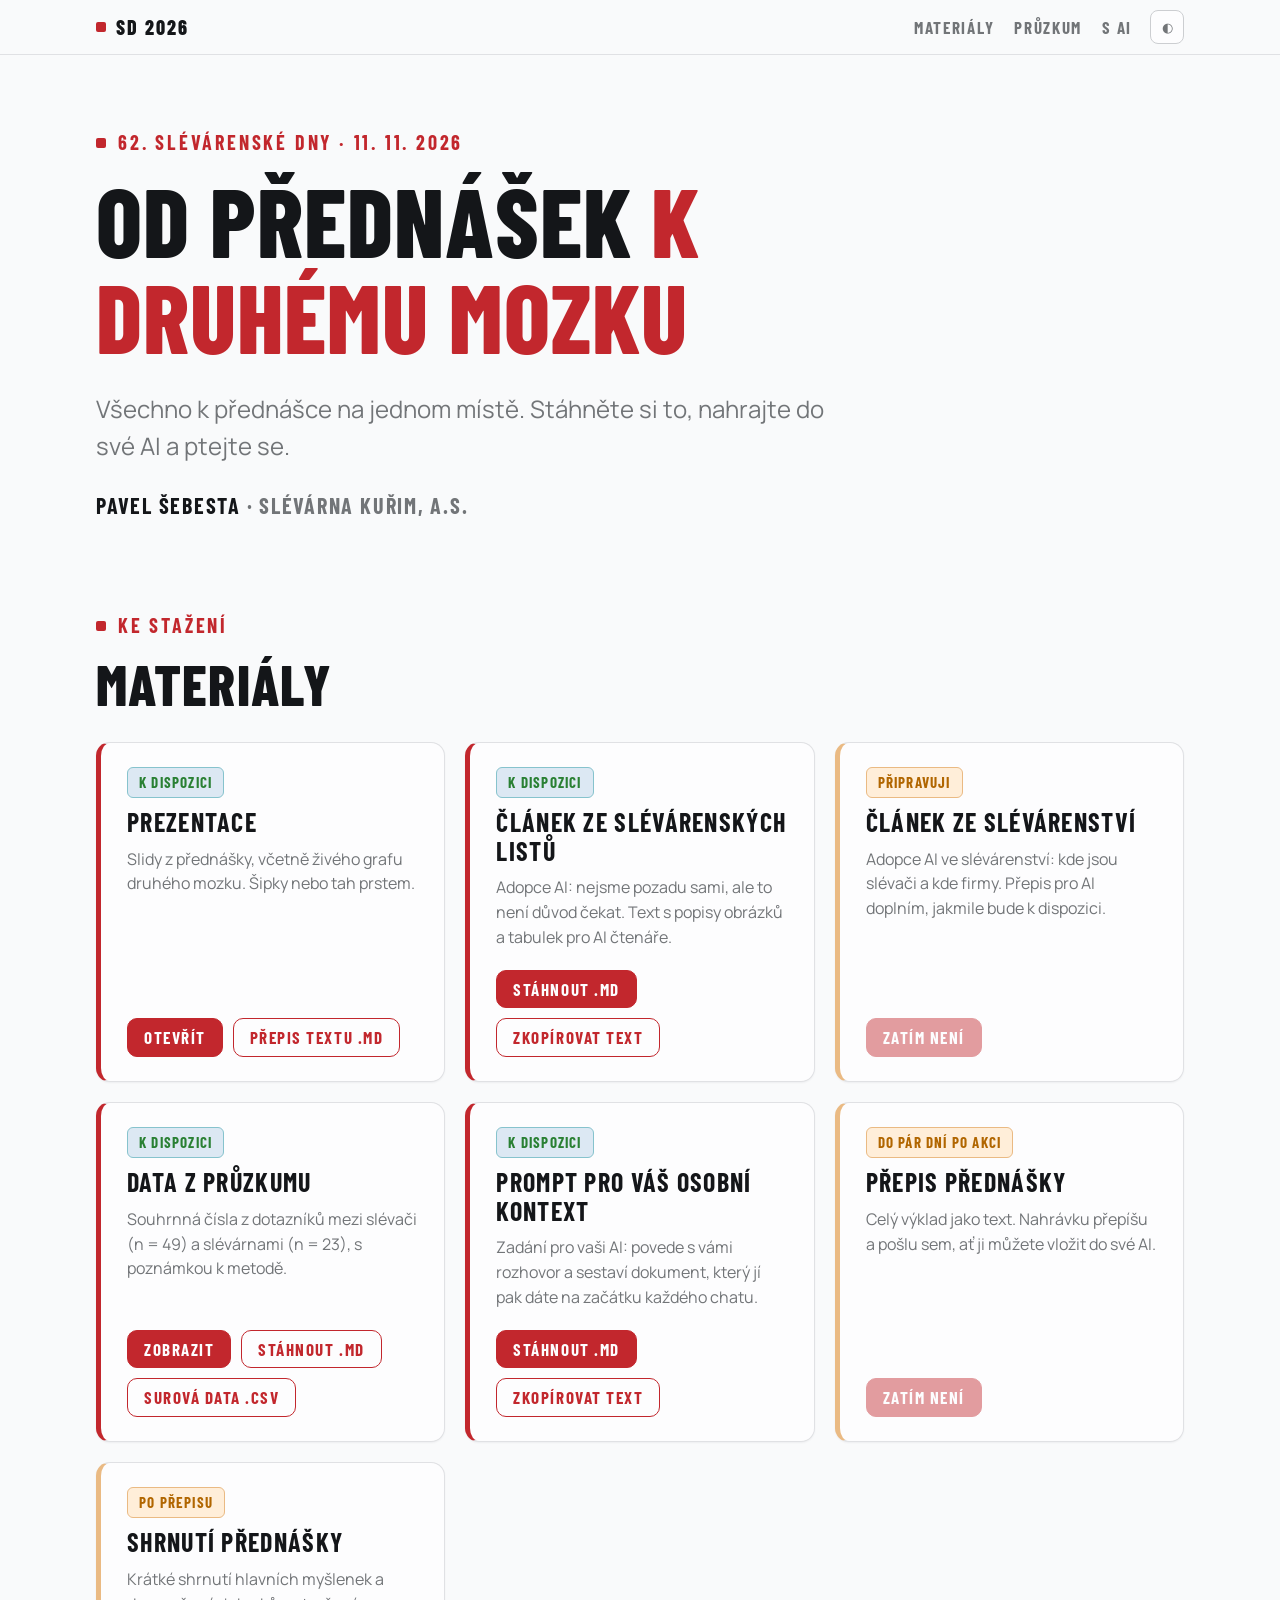
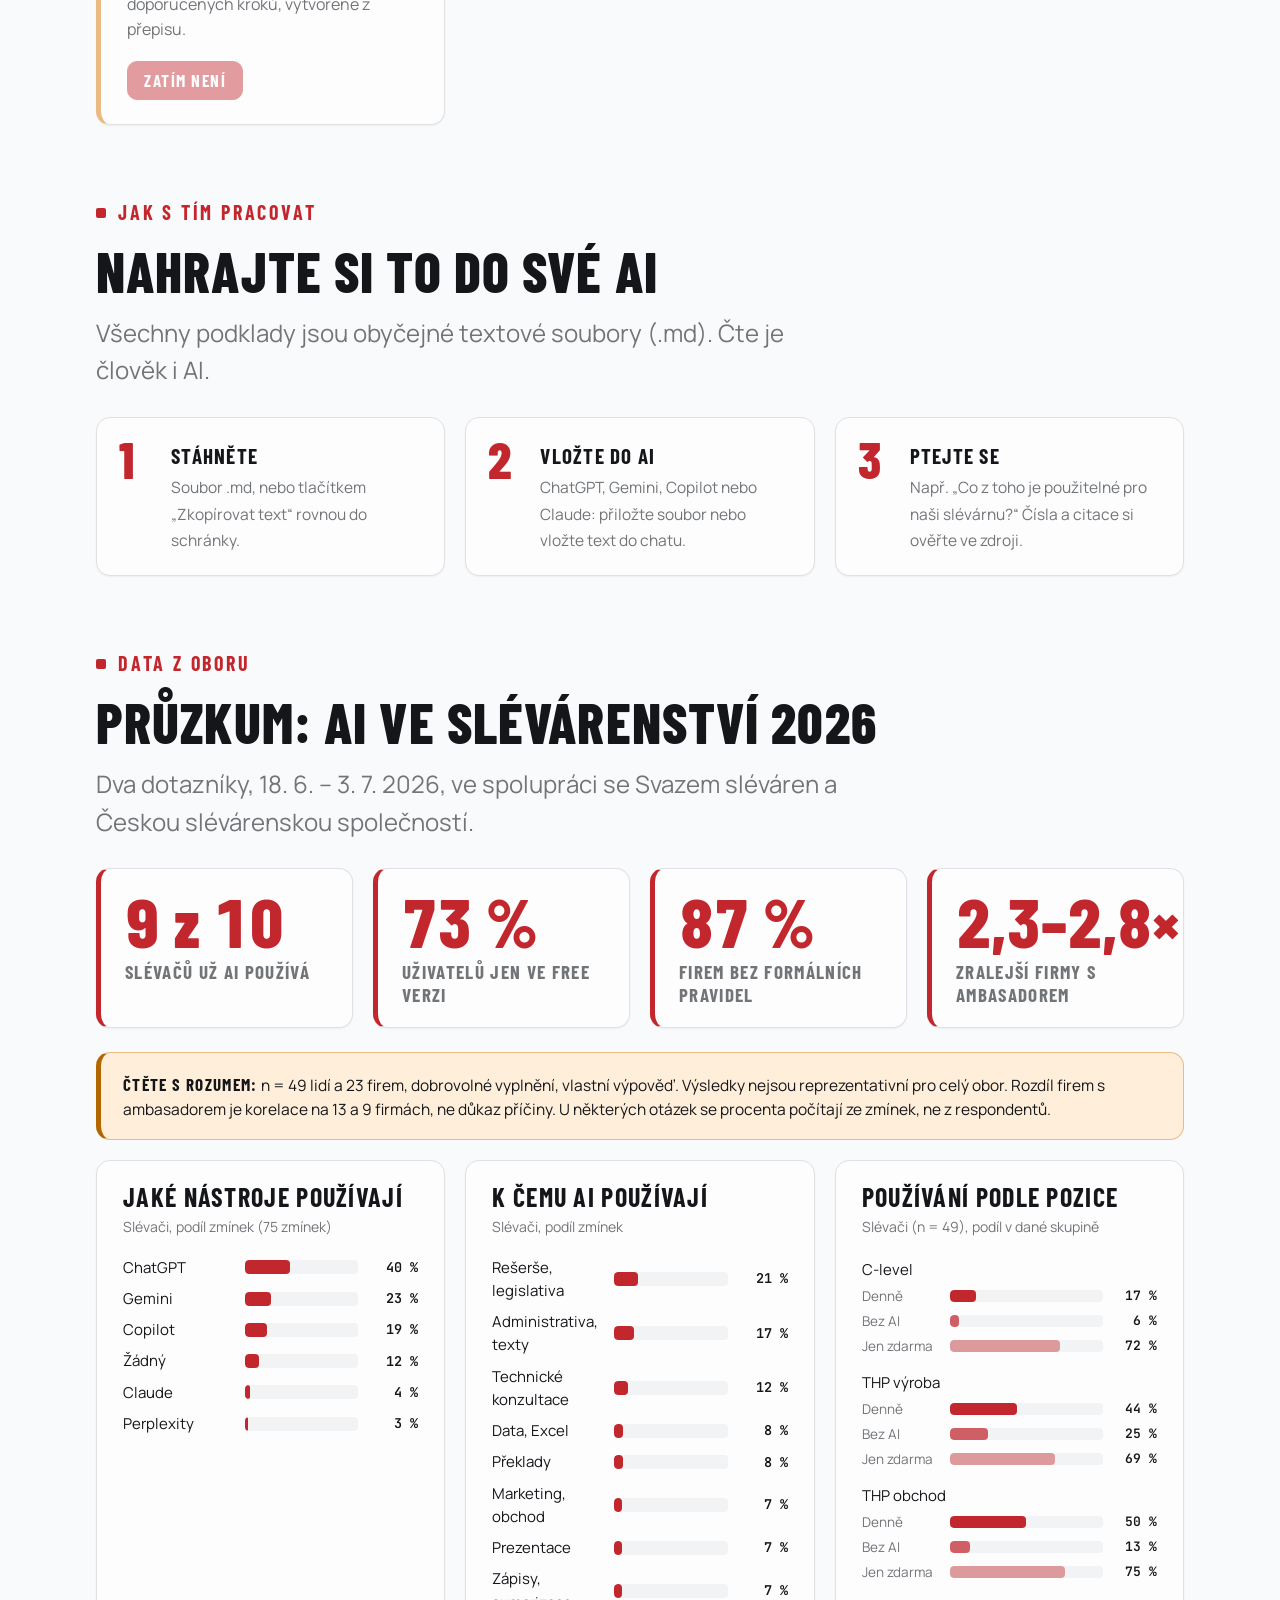
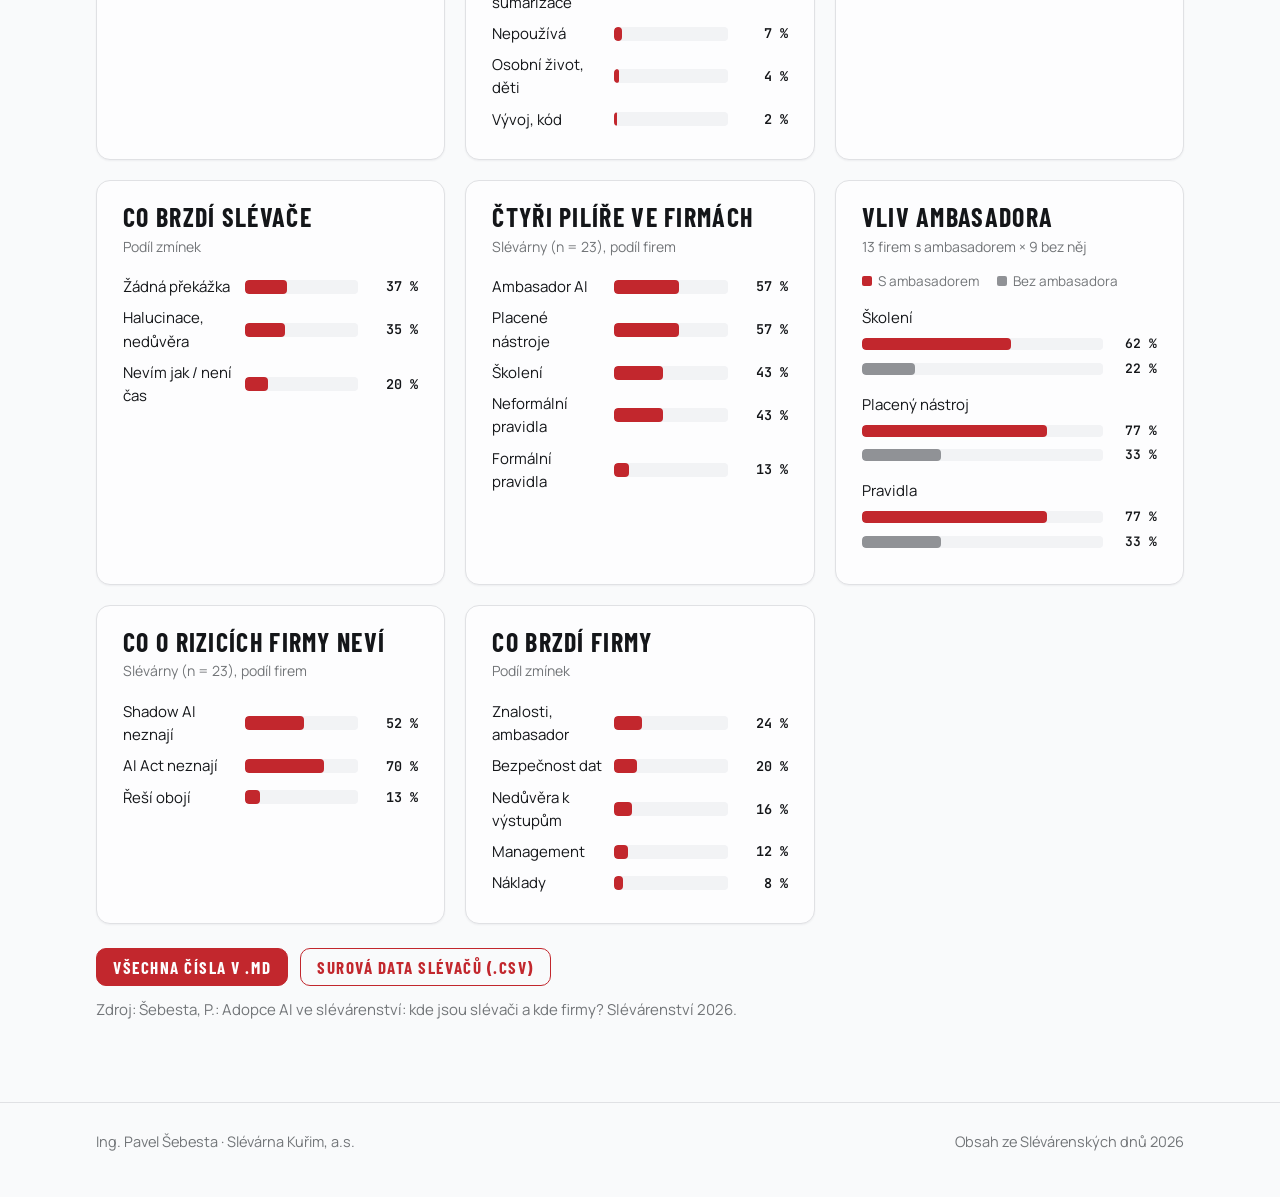
==== index.html @ f05573bb "Surová data slévačů (CSV bez volných textů), zelený štítek K dispozici, patička bez SLK Co-Authored-" ====
<!doctype html>
<html lang="cs">
<head>
<meta charset="utf-8">
<meta name="viewport" content="width=device-width, initial-scale=1">
<title>Slévárenské dny v éře AI – materiály</title>
<meta name="description" content="Podklady k přednášce Od přednášek k druhému mozku (Slévárenské dny 2026): prezentace, články, data z průzkumu, prompt pro vaši AI.">
<link rel="stylesheet" href="fonts/fonts.css">
<style>
/* Design system v3 · Slévárna Kuřim — stejné tokeny jako prezentace */
:root {
  --red: oklch(0.53 0.19 25); --red-h: oklch(0.58 0.20 25); --red-light: oklch(0.96 0.025 25); --red-mid: #f0b0b0;
  --green: oklch(0.53 0.14 145); --amber: oklch(0.58 0.15 70); --amber-light: oklch(0.96 0.035 70); --amber-mid: oklch(0.82 0.09 70);
  --black: oklch(0.20 0.006 260); --gray-700: oklch(0.44 0.007 260); --gray-500: oklch(0.56 0.006 260); --gray-400: oklch(0.66 0.006 260);
  --gray-200: oklch(0.90 0.004 260); --gray-100: oklch(0.965 0.003 260); --gray-50: oklch(0.985 0.002 260); --white: oklch(0.995 0.001 260);
  --border: oklch(0.85 0.005 260); --border-light: oklch(0.91 0.004 260);
  --shadow-sm: 0 1px 2px rgba(20,25,40,.05); --shadow: 0 2px 10px rgba(20,25,40,.07);
  --radius: 14px; --radius-sm: 10px;
  --bg: var(--gray-50); --bg-2: var(--white); --ink: var(--black); --ink-2: var(--gray-500); --line: var(--border-light);
  --accent: var(--red); --steel: var(--gray-700);
  --display: "Barlow Condensed", "Arial Narrow", sans-serif;
  --font: "Manrope", "Segoe UI", system-ui, sans-serif;
  --mono: "JetBrains Mono", Menlo, Consolas, monospace;
  color-scheme: light;
}
:root[data-theme="dark"] {
  --red: oklch(0.68 0.17 25); --red-h: oklch(0.73 0.17 25); --red-light: oklch(0.30 0.06 25); --red-mid: oklch(0.44 0.11 25);
  --green: oklch(0.68 0.13 145); --amber: oklch(0.74 0.13 70); --amber-light: oklch(0.31 0.06 70); --amber-mid: oklch(0.50 0.10 70);
  --black: oklch(0.94 0.003 260); --gray-700: oklch(0.74 0.007 260); --gray-500: oklch(0.62 0.006 260); --gray-400: oklch(0.50 0.006 260);
  --gray-200: oklch(0.40 0.006 260); --gray-100: oklch(0.14 0.006 260); --gray-50: oklch(0.10 0.006 260); --white: oklch(0.26 0.007 260);
  --border: oklch(0.42 0.006 260); --border-light: oklch(0.36 0.006 260);
  --shadow-sm: 0 1px 3px rgba(0,0,0,.5); --shadow: 0 4px 16px rgba(0,0,0,.55);
  color-scheme: dark;
}
* { box-sizing: border-box; margin: 0; padding: 0; }
html { scroll-behavior: smooth; }
body { background: var(--bg); color: var(--ink); font-family: var(--font); font-size: 17px; line-height: 1.55; transition: background-color .25s, color .25s; }
a { color: inherit; }
.wrap { max-width: 1120px; margin: 0 auto; padding: 0 16px; }

/* horní lišta */
.top { position: sticky; top: 0; z-index: 10; background: color-mix(in oklch, var(--bg) 88%, transparent); backdrop-filter: blur(8px); border-bottom: 1px solid var(--line); }
.top .wrap { display: flex; align-items: center; gap: 18px; height: 54px; }
.brand { font-family: var(--display); font-weight: 800; font-size: 20px; letter-spacing: .1em; text-transform: uppercase; text-decoration: none; display: flex; align-items: center; gap: 10px; }
.brand::before { content: ""; width: 10px; height: 10px; border-radius: 2px; background: var(--accent); }
.top nav { margin-left: auto; display: flex; gap: 20px; font-family: var(--display); font-weight: 700; font-size: 17px; letter-spacing: .1em; text-transform: uppercase; }
.top nav a { text-decoration: none; color: var(--ink-2); }
.top nav a:hover { color: var(--accent); }
.tbtn { font-family: var(--mono); font-size: 13px; width: 34px; height: 34px; border-radius: 8px; border: 1px solid var(--border); background: var(--bg-2); color: var(--ink-2); cursor: pointer; }
.tbtn:hover { color: var(--accent); border-color: var(--accent); }
@media (max-width: 640px) { .top nav a:not(:first-child) { display: none; } }

/* typografie jako v prezentaci */
.kicker { font-family: var(--display); font-size: 20px; font-weight: 700; letter-spacing: .14em; text-transform: uppercase; color: var(--accent); margin-bottom: 14px; display: flex; align-items: center; gap: 12px; }
.kicker::before { content: ""; width: 10px; height: 10px; border-radius: 2px; background: var(--accent); }
h1 { font-family: var(--display); font-size: clamp(46px, 9vw, 96px); line-height: 1; font-weight: 800; letter-spacing: .01em; text-transform: uppercase; text-wrap: balance; }
h2 { font-family: var(--display); font-size: clamp(34px, 5.5vw, 56px); line-height: 1.04; font-weight: 800; letter-spacing: .02em; text-transform: uppercase; margin-bottom: 14px; text-wrap: balance; }
h3 { font-family: var(--display); font-weight: 700; font-size: 26px; line-height: 1.1; letter-spacing: .05em; text-transform: uppercase; }
.acc { color: var(--accent); }
.lead { font-size: clamp(18px, 2.4vw, 24px); color: var(--ink-2); max-width: 760px; }
.mono { font-family: var(--mono); font-size: 14px; font-weight: 600; }
.muted { color: var(--ink-2); }

section { padding: 64px 0 8px; }
.hero { padding: 72px 0 24px; }
.hero .lead { margin-top: 26px; }
.who { margin-top: 24px; font-family: var(--display); font-size: 22px; font-weight: 700; letter-spacing: .08em; text-transform: uppercase; }
.who span { color: var(--ink-2); }

/* karty materiálů: levý okraj = stav */
.cards { display: grid; grid-template-columns: repeat(auto-fill, minmax(300px, 1fr)); gap: 20px; margin-top: 28px; }
.card { background: var(--bg-2); border: 1px solid var(--line); border-left: 5px solid var(--accent); border-radius: var(--radius); padding: 24px 26px; box-shadow: var(--shadow-sm); display: flex; flex-direction: column; gap: 10px; }
.card.soon { border-left-color: var(--amber-mid); }
.card p { color: var(--ink-2); font-size: 16px; }
.card .acts { margin-top: auto; padding-top: 10px; display: flex; flex-wrap: wrap; gap: 10px; }
.badge { align-self: flex-start; font-family: var(--display); font-size: 15px; font-weight: 700; letter-spacing: .08em; text-transform: uppercase; padding: 3px 11px; border-radius: 6px; background: var(--amber-light); color: var(--amber); border: 1px solid var(--amber-mid); }
.badge.ok { background: color-mix(in oklch, var(--green) 13%, var(--bg)); color: var(--green); border-color: color-mix(in oklch, var(--green) 45%, var(--bg)); }
.btn { font-family: var(--display); font-weight: 700; font-size: 17px; letter-spacing: .09em; text-transform: uppercase; text-decoration: none; padding: 9px 16px; border-radius: var(--radius-sm); border: 1.5px solid var(--accent); background: var(--accent); color: var(--white); cursor: pointer; line-height: 1.1; }
:root[data-theme="dark"] .btn { color: oklch(0.15 0.01 260); }
.btn:hover { background: var(--red-h); border-color: var(--red-h); }
.btn.ghost { background: transparent; color: var(--accent); }
:root[data-theme="dark"] .btn.ghost { color: var(--accent); }
.btn.ghost:hover { background: var(--red-light); }
.btn[aria-disabled="true"] { opacity: .45; pointer-events: none; }

/* jak to použít */
.how { margin-top: 28px; display: grid; grid-template-columns: repeat(auto-fit, minmax(240px, 1fr)); gap: 20px; counter-reset: s; }
.how div { position: relative; padding: 22px 24px 22px 74px; background: var(--bg-2); border: 1px solid var(--line); border-radius: var(--radius); box-shadow: var(--shadow-sm); counter-increment: s; }
.how div::before { content: counter(s); position: absolute; left: 22px; top: 14px; font-family: var(--display); font-size: 52px; font-weight: 800; color: var(--accent); line-height: 1; }
.how b { font-family: var(--display); font-size: 21px; letter-spacing: .06em; text-transform: uppercase; display: block; margin-bottom: 2px; }
.how span { color: var(--ink-2); font-size: 15.5px; }

/* čísla = KPI karty */
.stats { display: grid; grid-template-columns: repeat(auto-fit, minmax(210px, 1fr)); gap: 20px; margin-top: 28px; }
.stat { background: var(--bg-2); border: 1px solid var(--line); border-left: 5px solid var(--accent); border-radius: var(--radius); padding: 20px 24px; box-shadow: var(--shadow-sm); }
.stat .n { white-space: nowrap; font-family: var(--display); font-size: clamp(48px, 6.2vw, 68px); font-weight: 800; line-height: .95; color: var(--accent); font-variant-numeric: tabular-nums; }
.stat .l { font-family: var(--display); font-size: 19px; font-weight: 700; letter-spacing: .07em; text-transform: uppercase; color: var(--ink-2); margin-top: 8px; line-height: 1.2; }

.method { margin-top: 24px; padding: 18px 22px; border-radius: var(--radius); background: var(--amber-light); border: 1px solid var(--amber-mid); border-left: 5px solid var(--amber); font-size: 15.5px; }
.method b { font-family: var(--display); letter-spacing: .08em; text-transform: uppercase; font-size: 17px; }

.panels { display: grid; grid-template-columns: repeat(auto-fit, minmax(340px, 1fr)); gap: 20px; margin-top: 20px; }
.panel { background: var(--bg-2); border: 1px solid var(--line); border-radius: var(--radius); padding: 22px 26px 24px; box-shadow: var(--shadow-sm); }
.panel h3 { margin-bottom: 4px; }
.panel .sub { font-size: 14px; color: var(--ink-2); margin-bottom: 14px; }
.bar { display: grid; grid-template-columns: minmax(110px, 1.1fr) 2fr 48px; gap: 12px; align-items: center; padding: 4px 0; font-size: 15px; }
.bar .track { height: 14px; background: var(--gray-100); border-radius: 4px; overflow: hidden; }
.bar .fill { height: 100%; width: 0; background: var(--accent); border-radius: 4px; transition: width .9s cubic-bezier(.2,.7,.2,1); }
.bar .fill.alt { background: var(--gray-400); }
.bar .fill.amb { background: var(--amber); }
.bar .v { font-family: var(--mono); font-size: 13.5px; font-weight: 600; text-align: right; }
.legend { display: flex; gap: 18px; font-size: 13.5px; color: var(--ink-2); margin-bottom: 8px; }
.legend i { display: inline-block; width: 10px; height: 10px; border-radius: 2px; margin-right: 6px; }
.pair { padding: 6px 0; font-size: 15px; }
.pair > span { display: block; margin-bottom: 3px; }
.pair .tr { display: grid; grid-template-columns: 1fr 44px; gap: 10px; align-items: center; padding: 2px 0; }
.pair .tr.l { grid-template-columns: 78px 1fr 44px; }
.pair .rl { font-size: 13.5px; color: var(--ink-2); }
.pair .track { height: 12px; background: var(--gray-100); border-radius: 4px; overflow: hidden; }
.pair .fill { height: 100%; width: 0; border-radius: 4px; background: var(--accent); transition: width .9s cubic-bezier(.2,.7,.2,1); }
.pair .fill.alt { background: var(--gray-400); }
.pair .v { font-family: var(--mono); font-size: 13px; font-weight: 600; text-align: right; }
.dl { margin-top: 24px; display: flex; gap: 12px; flex-wrap: wrap; align-items: center; }

footer { margin-top: 72px; padding: 28px 0 44px; border-top: 1px solid var(--line); color: var(--ink-2); font-size: 14.5px; }
footer .wrap { display: flex; gap: 12px 28px; flex-wrap: wrap; justify-content: space-between; }
.toast { position: fixed; left: 50%; bottom: 24px; transform: translate(-50%, 20px); background: var(--chrome, #14161a); color: #fff; font-size: 15px; padding: 10px 18px; border-radius: 10px; opacity: 0; pointer-events: none; transition: .25s; z-index: 20; }
.toast.on { opacity: 1; transform: translate(-50%, 0); }
a:focus-visible, button:focus-visible { outline: 3px solid var(--accent); outline-offset: 2px; }
@media (prefers-reduced-motion: reduce) { * { transition: none !important; scroll-behavior: auto !important; } }
</style>
</head>
<body>
<header class="top"><div class="wrap">
  <a class="brand" href="#">SD 2026</a>
  <nav><a href="#materialy">Materiály</a><a href="#pruzkum">Průzkum</a><a href="#ai">S AI</a></nav>
  <button class="tbtn" id="theme" title="Světlý / tmavý režim" aria-label="Přepnout světlý a tmavý režim">◐</button>
</div></header>

<main class="wrap">
  <section class="hero">
    <div class="kicker">62. Slévárenské dny · 11. 11. 2026</div>
    <h1>Od přednášek <span class="acc">k druhému mozku</span></h1>
    <p class="lead">Všechno k přednášce na jednom místě. Stáhněte si to, nahrajte do své AI a ptejte se.</p>
    <p class="who">Pavel Šebesta <span>· Slévárna Kuřim, a.s.</span></p>
  </section>

  <section id="materialy">
    <div class="kicker">Ke stažení</div>
    <h2>Materiály</h2>
    <div class="cards">
      <article class="card">
        <span class="badge ok">K dispozici</span>
        <h3>Prezentace</h3>
        <p>Slidy z přednášky, včetně živého grafu druhého mozku. Šipky nebo tah prstem.</p>
        <div class="acts">
          <a class="btn" href="prezentace/">Otevřít</a>
          <a class="btn ghost" href="podklady/prezentace-prepis.md" download>Přepis textu .md</a>
        </div>
      </article>
      <article class="card">
        <span class="badge ok">K dispozici</span>
        <h3>Článek ze Slévárenských listů</h3>
        <p>Adopce AI: nejsme pozadu sami, ale to není důvod čekat. Text s popisy obrázků a tabulek pro AI čtenáře.</p>
        <div class="acts">
          <a class="btn" href="podklady/clanek-slevarenske-listy-2026.md" download>Stáhnout .md</a>
          <button class="btn ghost" data-copy="podklady/clanek-slevarenske-listy-2026.md">Zkopírovat text</button>
        </div>
      </article>
      <article class="card soon">
        <span class="badge">Připravuji</span>
        <h3>Článek ze Slévárenství</h3>
        <p>Adopce AI ve slévárenství: kde jsou slévači a kde firmy. Přepis pro AI doplním, jakmile bude k dispozici.</p>
        <div class="acts"><a class="btn" aria-disabled="true">Zatím není</a></div>
      </article>
      <article class="card">
        <span class="badge ok">K dispozici</span>
        <h3>Data z průzkumu</h3>
        <p>Souhrnná čísla z dotazníků mezi slévači (n = 49) a slévárnami (n = 23), s poznámkou k metodě.</p>
        <div class="acts">
          <a class="btn" href="#pruzkum">Zobrazit</a>
          <a class="btn ghost" href="podklady/pruzkum-slevarenstvi-2026.md" download>Stáhnout .md</a>
          <a class="btn ghost" href="podklady/pruzkum-slevaci-2026-data.csv" download>Surová data .csv</a>
        </div>
      </article>
      <article class="card">
        <span class="badge ok">K dispozici</span>
        <h3>Prompt pro váš osobní kontext</h3>
        <p>Zadání pro vaši AI: povede s vámi rozhovor a sestaví dokument, který jí pak dáte na začátku každého chatu.</p>
        <div class="acts">
          <a class="btn" href="podklady/prompt-osobni-ai-kontext.md" download>Stáhnout .md</a>
          <button class="btn ghost" data-copy="podklady/prompt-osobni-ai-kontext.md">Zkopírovat text</button>
        </div>
      </article>
      <article class="card soon">
        <span class="badge">Do pár dní po akci</span>
        <h3>Přepis přednášky</h3>
        <p>Celý výklad jako text. Nahrávku přepíšu a pošlu sem, ať ji můžete vložit do své AI.</p>
        <div class="acts"><a class="btn" aria-disabled="true">Zatím není</a></div>
      </article>
      <article class="card soon">
        <span class="badge">Po přepisu</span>
        <h3>Shrnutí přednášky</h3>
        <p>Krátké shrnutí hlavních myšlenek a doporučených kroků, vytvořené z přepisu.</p>
        <div class="acts"><a class="btn" aria-disabled="true">Zatím není</a></div>
      </article>
    </div>
  </section>

  <section id="ai">
    <div class="kicker">Jak s tím pracovat</div>
    <h2>Nahrajte si to do své AI</h2>
    <p class="lead">Všechny podklady jsou obyčejné textové soubory (.md). Čte je člověk i AI.</p>
    <div class="how">
      <div><b>Stáhněte</b><span>Soubor .md, nebo tlačítkem „Zkopírovat text“ rovnou do schránky.</span></div>
      <div><b>Vložte do AI</b><span>ChatGPT, Gemini, Copilot nebo Claude: přiložte soubor nebo vložte text do chatu.</span></div>
      <div><b>Ptejte se</b><span>Např. „Co z toho je použitelné pro naši slévárnu?“ Čísla a citace si ověřte ve zdroji.</span></div>
    </div>
  </section>

  <section id="pruzkum">
    <div class="kicker">Data z oboru</div>
    <h2>Průzkum: AI ve slévárenství 2026</h2>
    <p class="lead">Dva dotazníky, 18. 6. – 3. 7. 2026, ve spolupráci se Svazem sléváren a Českou slévárenskou společností.</p>
    <div class="stats">
      <div class="stat"><div class="n">9 z 10</div><div class="l">slévačů už AI používá</div></div>
      <div class="stat"><div class="n">73 %</div><div class="l">uživatelů jen ve free verzi</div></div>
      <div class="stat"><div class="n">87 %</div><div class="l">firem bez formálních pravidel</div></div>
      <div class="stat"><div class="n">2,3–2,8×</div><div class="l">zralejší firmy s ambasadorem</div></div>
    </div>
    <div class="method"><b>Čtěte s rozumem:</b> n = 49 lidí a 23 firem, dobrovolné vyplnění, vlastní výpověď. Výsledky nejsou reprezentativní pro celý obor. Rozdíl firem s ambasadorem je korelace na 13 a 9 firmách, ne důkaz příčiny. U některých otázek se procenta počítají ze zmínek, ne z respondentů.</div>

    <div class="panels" id="panels"></div>
    <div class="dl">
      <a class="btn" href="podklady/pruzkum-slevarenstvi-2026.md" download>Všechna čísla v .md</a>
      <a class="btn ghost" href="podklady/pruzkum-slevaci-2026-data.csv" download>Surová data slévačů (.csv)</a>
      <span class="muted" style="font-size:15px">Zdroj: Šebesta, P.: Adopce AI ve slévárenství: kde jsou slévači a kde firmy? Slévárenství 2026.</span>
    </div>
  </section>
</main>

<footer><div class="wrap">
  <span>Ing. Pavel Šebesta · Slévárna Kuřim, a.s.</span>
  <span>Obsah ze Slévárenských dnů 2026</span>
</div></footer>
<div class="toast" id="toast" role="status"></div>

<script>
/* data = čísla z článku Slévárenství 2026, stejná jako podklady/pruzkum-slevarenstvi-2026.md */
const P = [
  { t: 'Jaké nástroje používají', s: 'Slévači, podíl zmínek (75 zmínek)', bars: [['ChatGPT',40],['Gemini',23],['Copilot',19],['Žádný',12],['Claude',4],['Perplexity',3]] },
  { t: 'K čemu AI používají', s: 'Slévači, podíl zmínek', bars: [['Rešerše, legislativa',21],['Administrativa, texty',17],['Technické konzultace',12],['Data, Excel',8],['Překlady',8],['Marketing, obchod',7],['Prezentace',7],['Zápisy, sumarizace',7],['Nepoužívá',7],['Osobní život, děti',4],['Vývoj, kód',2]] },
  { t: 'Používání podle pozice', s: 'Slévači (n = 49), podíl v dané skupině', pairs: [['C-level',[['Denně',17],['Bez AI',6],['Jen zdarma',72]]],['THP výroba',[['Denně',44],['Bez AI',25],['Jen zdarma',69]]],['THP obchod',[['Denně',50],['Bez AI',13],['Jen zdarma',75]]]] },
  { t: 'Co brzdí slévače', s: 'Podíl zmínek', bars: [['Žádná překážka',37],['Halucinace, nedůvěra',35],['Nevím jak / není čas',20]] },
  { t: 'Čtyři pilíře ve firmách', s: 'Slévárny (n = 23), podíl firem', bars: [['Ambasador AI',57],['Placené nástroje',57],['Školení',43],['Neformální pravidla',43],['Formální pravidla',13]] },
  { t: 'Vliv ambasadora', s: '13 firem s ambasadorem × 9 bez něj', legend: true, pairs: [['Školení',[['S ambasadorem',62],['Bez ambasadora',22]]],['Placený nástroj',[['S ambasadorem',77],['Bez ambasadora',33]]],['Pravidla',[['S ambasadorem',77],['Bez ambasadora',33]]]] },
  { t: 'Co o rizicích firmy neví', s: 'Slévárny (n = 23), podíl firem', bars: [['Shadow AI neznají',52],['AI Act neznají',70],['Řeší obojí',13]] },
  { t: 'Co brzdí firmy', s: 'Podíl zmínek', bars: [['Znalosti, ambasador',24],['Bezpečnost dat',20],['Nedůvěra k výstupům',16],['Management',12],['Náklady',8]] }
];
const el = document.getElementById('panels');
el.innerHTML = P.map(p => {
  let body = '';
  if (p.bars) body = p.bars.map(([l, v], i) => `<div class="bar"><span>${l}</span><div class="track"><div class="fill" data-w="${v}"></div></div><span class="v">${v} %</span></div>`).join('');
  if (p.pairs) body = (p.legend ? '<div class="legend"><span><i style="background:var(--accent)"></i>S ambasadorem</span><span><i style="background:var(--gray-400)"></i>Bez ambasadora</span></div>' : '') +
    p.pairs.map(([l, rows]) => `<div class="pair"><span>${l}</span>` + rows.map(([n, v], i) => `<div class="tr${p.legend ? "" : " l"}" title="${n}">${p.legend ? "" : `<span class="rl">${n}</span>`}<div class="track"><div class="fill${p.legend ? (i ? ' alt' : '') : ''}" style="${!p.legend ? 'opacity:' + (1 - i * .28) : ''}" data-w="${v}"></div></div><span class="v">${v} %</span></div>`).join('') + '</div>').join('');
  
  return `<div class="panel"><h3>${p.t}</h3><div class="sub">${p.s}</div>${body}</div>`;
}).join('');
const io = new IntersectionObserver(es => es.forEach(e => { if (e.isIntersecting) { e.target.querySelectorAll('[data-w]').forEach(f => f.style.width = f.dataset.w + '%'); io.unobserve(e.target); } }), { threshold: .15 });
el.querySelectorAll('.panel').forEach(p => io.observe(p));
if (!('IntersectionObserver' in window)) el.querySelectorAll('[data-w]').forEach(f => f.style.width = f.dataset.w + '%');

/* kopírování textu do schránky */
const toast = document.getElementById('toast');
function say(m) { toast.textContent = m; toast.classList.add('on'); setTimeout(() => toast.classList.remove('on'), 2200); }
document.querySelectorAll('[data-copy]').forEach(b => b.addEventListener('click', async () => {
  try { const t = await (await fetch(b.dataset.copy)).text(); await navigator.clipboard.writeText(t); say('Text zkopírován. Vložte ho do své AI.'); }
  catch (e) { say('Kopírování nejde, použijte „Stáhnout“.'); }
}));

/* světlý / tmavý režim */
const root = document.documentElement;
try { const s = localStorage.getItem('sd-theme'); if (s) root.dataset.theme = s; } catch (e) {}
document.getElementById('theme').addEventListener('click', () => {
  const next = root.dataset.theme === 'dark' ? 'light' : 'dark';
  root.dataset.theme = next; try { localStorage.setItem('sd-theme', next); } catch (e) {}
});
</script>
</body>
</html>
---- fonts/fonts.css ----
/* Fonty z design systému SLK v3 — lokálně kvůli offline prezentaci (Google Fonts, OFL) */
@font-face{font-family:'Barlow Condensed';font-style:normal;font-weight:600;font-display:swap;src:url(BarlowCondensed-600-latin-ext.woff2) format('woff2');unicode-range:U+0100-02BA, U+02BD-02C5, U+02C7-02CC, U+02CE-02D7, U+02DD-02FF, U+0304, U+0308, U+0329, U+1D00-1DBF, U+1E00-1E9F, U+1EF2-1EFF, U+2020, U+20A0-20AB, U+20AD-20C0, U+2113, U+2C60-2C7F, U+A720-A7FF}
@font-face{font-family:'Barlow Condensed';font-style:normal;font-weight:600;font-display:swap;src:url(BarlowCondensed-600-latin.woff2) format('woff2');unicode-range:U+0000-00FF, U+0131, U+0152-0153, U+02BB-02BC, U+02C6, U+02DA, U+02DC, U+0304, U+0308, U+0329, U+2000-206F, U+20AC, U+2122, U+2191, U+2193, U+2212, U+2215, U+FEFF, U+FFFD}
@font-face{font-family:'Barlow Condensed';font-style:normal;font-weight:700;font-display:swap;src:url(BarlowCondensed-700-latin-ext.woff2) format('woff2');unicode-range:U+0100-02BA, U+02BD-02C5, U+02C7-02CC, U+02CE-02D7, U+02DD-02FF, U+0304, U+0308, U+0329, U+1D00-1DBF, U+1E00-1E9F, U+1EF2-1EFF, U+2020, U+20A0-20AB, U+20AD-20C0, U+2113, U+2C60-2C7F, U+A720-A7FF}
@font-face{font-family:'Barlow Condensed';font-style:normal;font-weight:700;font-display:swap;src:url(BarlowCondensed-700-latin.woff2) format('woff2');unicode-range:U+0000-00FF, U+0131, U+0152-0153, U+02BB-02BC, U+02C6, U+02DA, U+02DC, U+0304, U+0308, U+0329, U+2000-206F, U+20AC, U+2122, U+2191, U+2193, U+2212, U+2215, U+FEFF, U+FFFD}
@font-face{font-family:'Barlow Condensed';font-style:normal;font-weight:800;font-display:swap;src:url(BarlowCondensed-800-latin-ext.woff2) format('woff2');unicode-range:U+0100-02BA, U+02BD-02C5, U+02C7-02CC, U+02CE-02D7, U+02DD-02FF, U+0304, U+0308, U+0329, U+1D00-1DBF, U+1E00-1E9F, U+1EF2-1EFF, U+2020, U+20A0-20AB, U+20AD-20C0, U+2113, U+2C60-2C7F, U+A720-A7FF}
@font-face{font-family:'Barlow Condensed';font-style:normal;font-weight:800;font-display:swap;src:url(BarlowCondensed-800-latin.woff2) format('woff2');unicode-range:U+0000-00FF, U+0131, U+0152-0153, U+02BB-02BC, U+02C6, U+02DA, U+02DC, U+0304, U+0308, U+0329, U+2000-206F, U+20AC, U+2122, U+2191, U+2193, U+2212, U+2215, U+FEFF, U+FFFD}
@font-face{font-family:'JetBrains Mono';font-style:normal;font-weight:600;font-display:swap;src:url(JetBrainsMono-600-latin-ext.woff2) format('woff2');unicode-range:U+0100-02BA, U+02BD-02C5, U+02C7-02CC, U+02CE-02D7, U+02DD-02FF, U+0304, U+0308, U+0329, U+1D00-1DBF, U+1E00-1E9F, U+1EF2-1EFF, U+2020, U+20A0-20AB, U+20AD-20C0, U+2113, U+2C60-2C7F, U+A720-A7FF}
@font-face{font-family:'JetBrains Mono';font-style:normal;font-weight:600;font-display:swap;src:url(JetBrainsMono-600-latin.woff2) format('woff2');unicode-range:U+0000-00FF, U+0131, U+0152-0153, U+02BB-02BC, U+02C6, U+02DA, U+02DC, U+0304, U+0308, U+0329, U+2000-206F, U+20AC, U+2122, U+2191, U+2193, U+2212, U+2215, U+FEFF, U+FFFD}
@font-face{font-family:'Manrope';font-style:normal;font-weight:300 800;font-display:swap;src:url(Manrope-300-800-latin-ext.woff2) format('woff2');unicode-range:U+0100-02BA, U+02BD-02C5, U+02C7-02CC, U+02CE-02D7, U+02DD-02FF, U+0304, U+0308, U+0329, U+1D00-1DBF, U+1E00-1E9F, U+1EF2-1EFF, U+2020, U+20A0-20AB, U+20AD-20C0, U+2113, U+2C60-2C7F, U+A720-A7FF}
@font-face{font-family:'Manrope';font-style:normal;font-weight:300 800;font-display:swap;src:url(Manrope-300-800-latin.woff2) format('woff2');unicode-range:U+0000-00FF, U+0131, U+0152-0153, U+02BB-02BC, U+02C6, U+02DA, U+02DC, U+0304, U+0308, U+0329, U+2000-206F, U+20AC, U+2122, U+2191, U+2193, U+2212, U+2215, U+FEFF, U+FFFD}
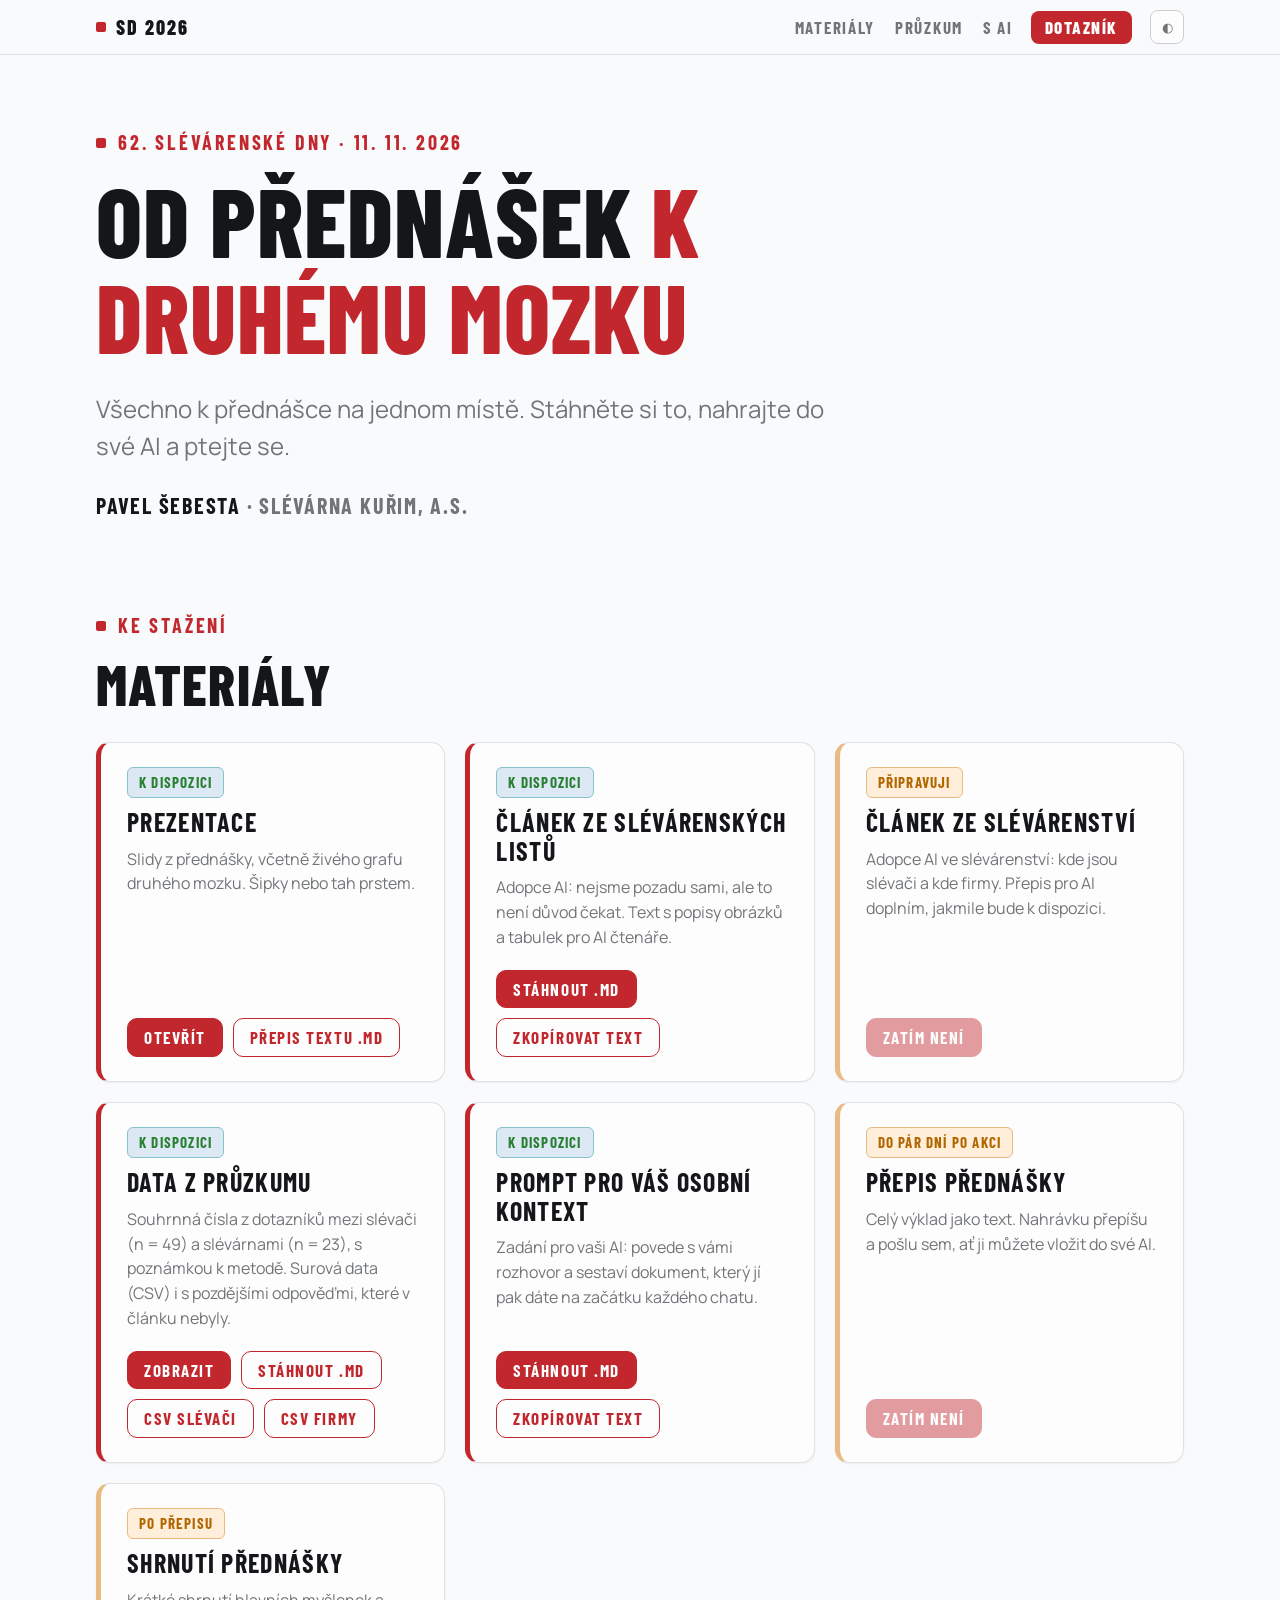
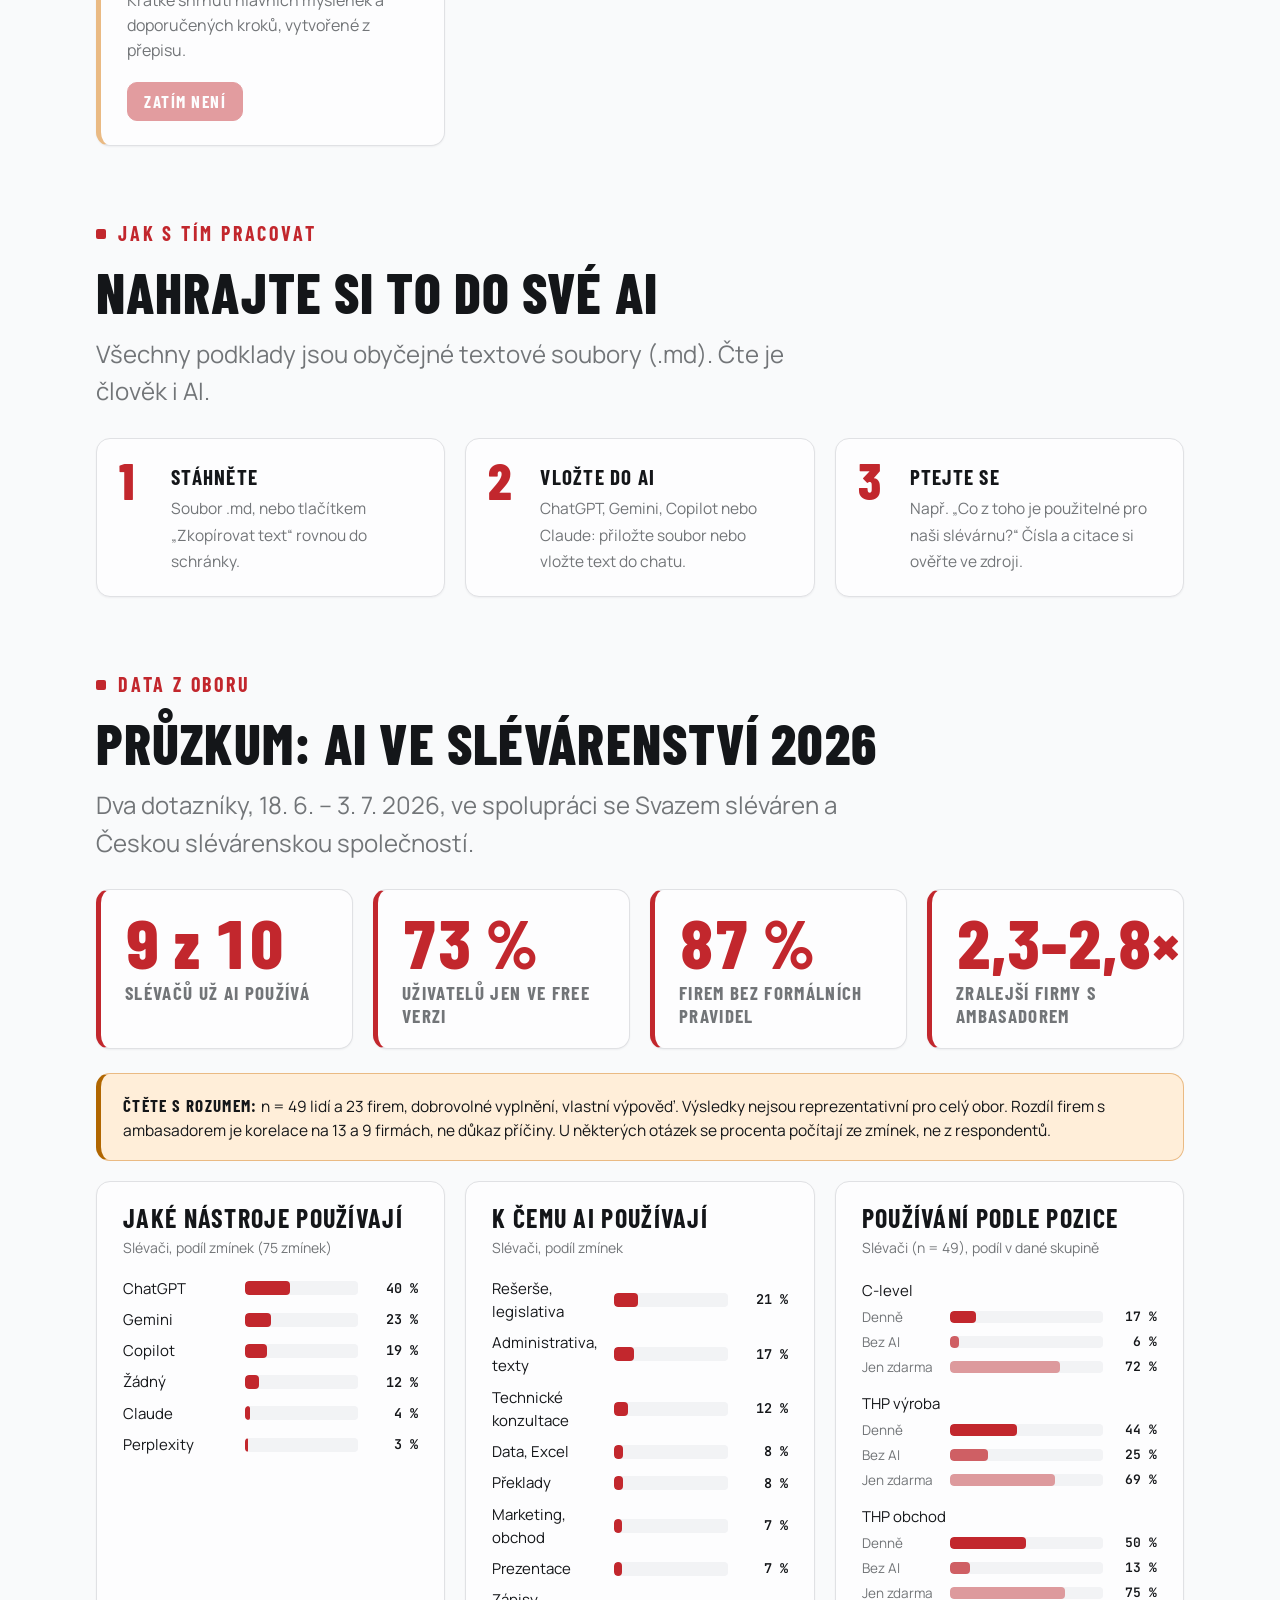
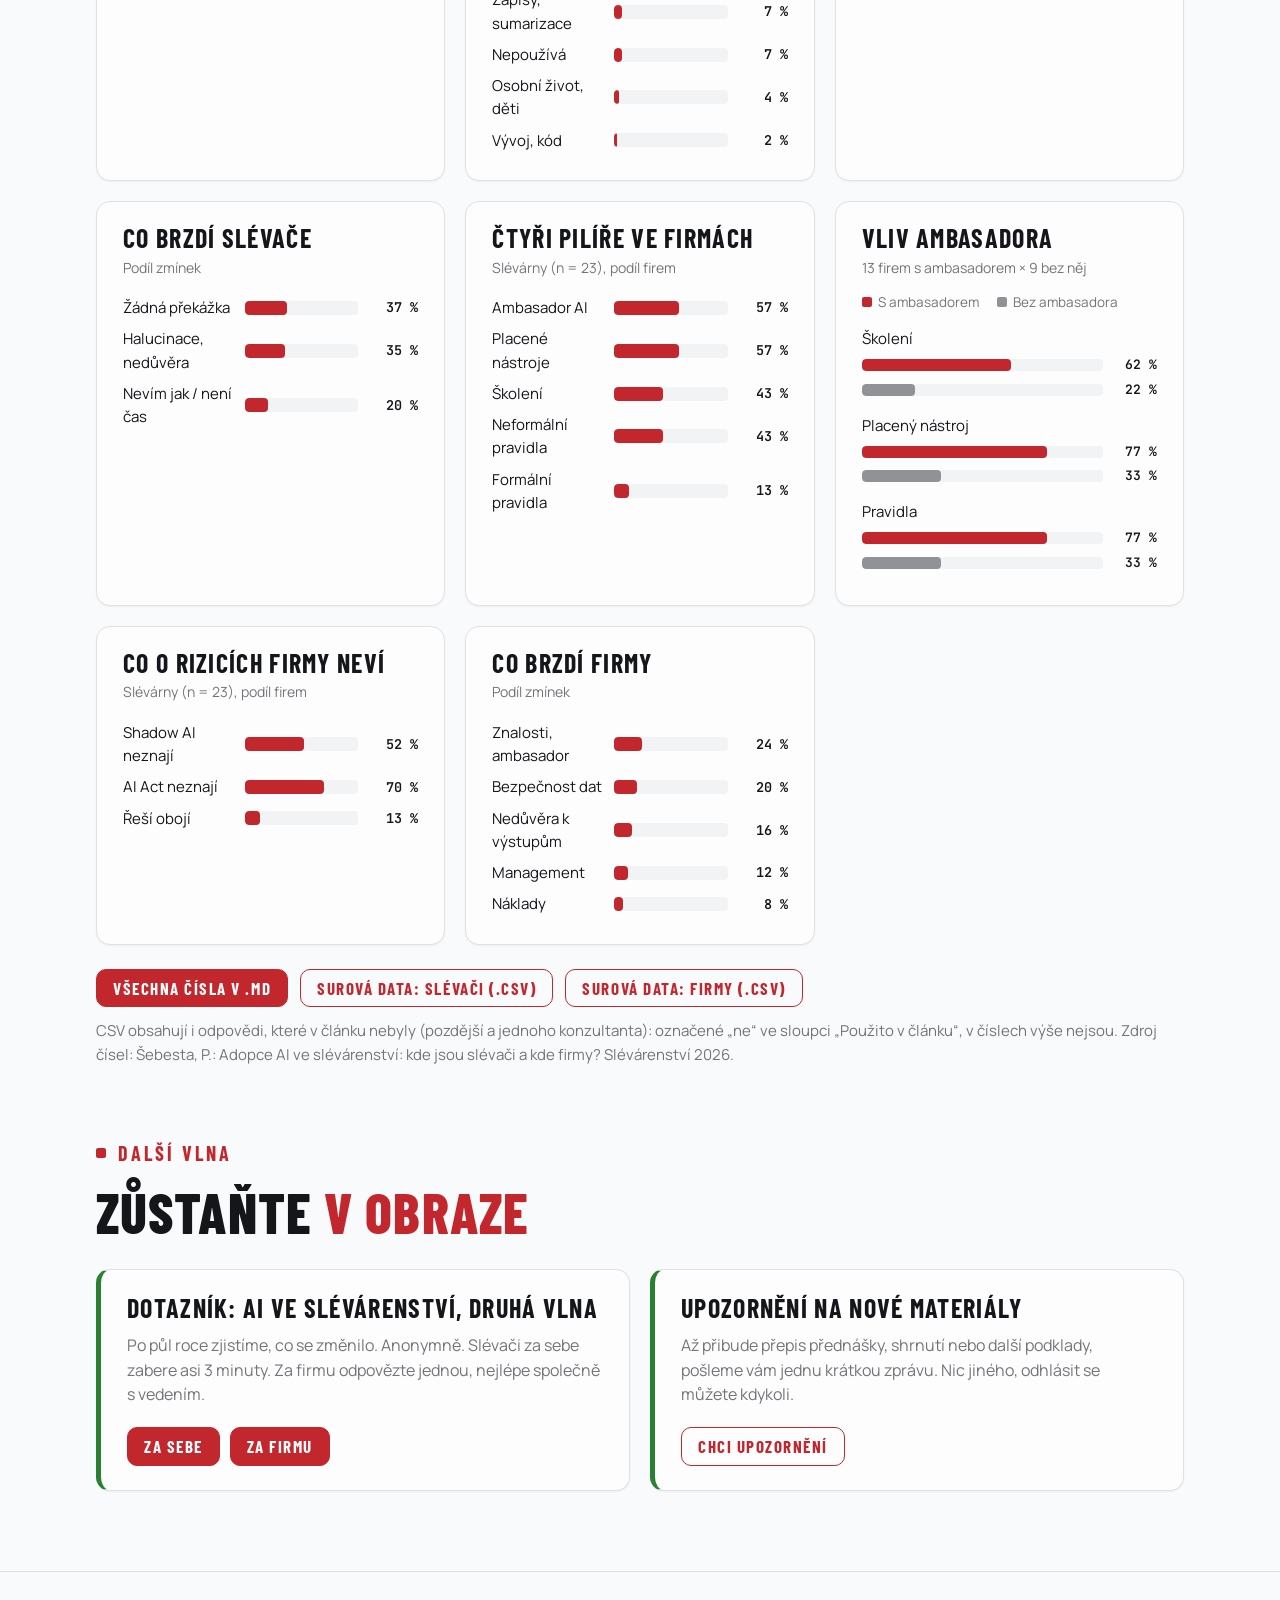
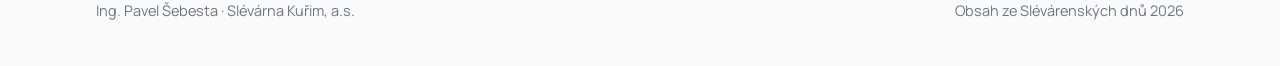
==== commit 5fb76689: "Druhá vlna dotazníku (Tally), upozornění na materiály, CSV slévači i firmy, tlačítko Dotazník v lišt" ====
--- a/index.html
+++ b/index.html
@@ -127,6 +127,15 @@
 .toast { position: fixed; left: 50%; bottom: 24px; transform: translate(-50%, 20px); background: var(--chrome, #14161a); color: #fff; font-size: 15px; padding: 10px 18px; border-radius: 10px; opacity: 0; pointer-events: none; transition: .25s; z-index: 20; }
 .toast.on { opacity: 1; transform: translate(-50%, 0); }
 a:focus-visible, button:focus-visible { outline: 3px solid var(--accent); outline-offset: 2px; }
+/* tlačítko Dotazník v liště: pomalý záblesk každých 7 s */
+.survey { position: relative; overflow: hidden; font-family: var(--display); font-weight: 800; font-size: 17px; letter-spacing: .09em; text-transform: uppercase; text-decoration: none; white-space: nowrap; padding: 8px 14px; border-radius: 8px; background: var(--accent); color: var(--white); line-height: 1; }
+:root[data-theme="dark"] .survey { color: oklch(0.15 0.01 260); }
+.survey:hover { background: var(--red-h); }
+.survey::after { content: ""; position: absolute; top: 0; bottom: 0; left: -60%; width: 40%; background: linear-gradient(100deg, transparent, rgba(255,255,255,.65), transparent); transform: skewX(-20deg); animation: shine 7s ease-in-out 2s infinite; }
+@keyframes shine { 0%, 80% { left: -60%; } 100% { left: 130%; } }
+@media (prefers-reduced-motion: reduce) { .survey::after { animation: none; } }
+.join { display: grid; grid-template-columns: repeat(auto-fit, minmax(300px, 1fr)); gap: 20px; margin-top: 28px; }
+.join .card { border-left-color: var(--green); }
 @media (prefers-reduced-motion: reduce) { * { transition: none !important; scroll-behavior: auto !important; } }
 </style>
 </head>
@@ -134,6 +143,7 @@
 <header class="top"><div class="wrap">
   <a class="brand" href="#">SD 2026</a>
   <nav><a href="#materialy">Materiály</a><a href="#pruzkum">Průzkum</a><a href="#ai">S AI</a></nav>
+  <a class="survey" href="#zustante">Dotazník</a>
   <button class="tbtn" id="theme" title="Světlý / tmavý režim" aria-label="Přepnout světlý a tmavý režim">◐</button>
 </div></header>
 
@@ -176,11 +186,12 @@
       <article class="card">
         <span class="badge ok">K dispozici</span>
         <h3>Data z průzkumu</h3>
-        <p>Souhrnná čísla z dotazníků mezi slévači (n = 49) a slévárnami (n = 23), s poznámkou k metodě.</p>
+        <p>Souhrnná čísla z dotazníků mezi slévači (n = 49) a slévárnami (n = 23), s poznámkou k metodě. Surová data (CSV) i s pozdějšími odpověďmi, které v článku nebyly.</p>
         <div class="acts">
           <a class="btn" href="#pruzkum">Zobrazit</a>
           <a class="btn ghost" href="podklady/pruzkum-slevarenstvi-2026.md" download>Stáhnout .md</a>
-          <a class="btn ghost" href="podklady/pruzkum-slevaci-2026-data.csv" download>Surová data .csv</a>
+          <a class="btn ghost" href="podklady/pruzkum-slevaci-2026-data.csv" download>CSV slévači</a>
+          <a class="btn ghost" href="podklady/pruzkum-firmy-2026-data.csv" download>CSV firmy</a>
         </div>
       </article>
       <article class="card">
@@ -233,8 +244,26 @@
     <div class="panels" id="panels"></div>
     <div class="dl">
       <a class="btn" href="podklady/pruzkum-slevarenstvi-2026.md" download>Všechna čísla v .md</a>
-      <a class="btn ghost" href="podklady/pruzkum-slevaci-2026-data.csv" download>Surová data slévačů (.csv)</a>
-      <span class="muted" style="font-size:15px">Zdroj: Šebesta, P.: Adopce AI ve slévárenství: kde jsou slévači a kde firmy? Slévárenství 2026.</span>
+      <a class="btn ghost" href="podklady/pruzkum-slevaci-2026-data.csv" download>Surová data: slévači (.csv)</a>
+      <a class="btn ghost" href="podklady/pruzkum-firmy-2026-data.csv" download>Surová data: firmy (.csv)</a>
+      <span class="muted" style="font-size:15px">CSV obsahují i odpovědi, které v článku nebyly (pozdější a jednoho konzultanta): označené „ne“ ve sloupci „Použito v článku“, v číslech výše nejsou. Zdroj čísel: Šebesta, P.: Adopce AI ve slévárenství: kde jsou slévači a kde firmy? Slévárenství 2026.</span>
+    </div>
+  </section>
+
+  <section id="zustante">
+    <div class="kicker">Další vlna</div>
+    <h2>Zůstaňte <span class="acc">v obraze</span></h2>
+    <div class="join">
+      <article class="card">
+        <h3>Dotazník: AI ve slévárenství, druhá vlna</h3>
+        <p>Po půl roce zjistíme, co se změnilo. Anonymně. Slévači za sebe zabere asi 3 minuty. Za firmu odpovězte jednou, nejlépe společně s vedením.</p>
+        <div class="acts"><a class="btn" href="https://tally.so/r/6De9XO" target="_blank" rel="noopener">Za sebe</a><a class="btn" href="https://tally.so/r/BEKgPA" target="_blank" rel="noopener">Za firmu</a></div>
+      </article>
+      <article class="card">
+        <h3>Upozornění na nové materiály</h3>
+        <p>Až přibude přepis přednášky, shrnutí nebo další podklady, pošleme vám jednu krátkou zprávu. Nic jiného, odhlásit se můžete kdykoli.</p>
+        <div class="acts"><a class="btn ghost" href="https://tally.so/r/vXrbr4" target="_blank" rel="noopener">Chci upozornění</a></div>
+      </article>
     </div>
   </section>
 </main>
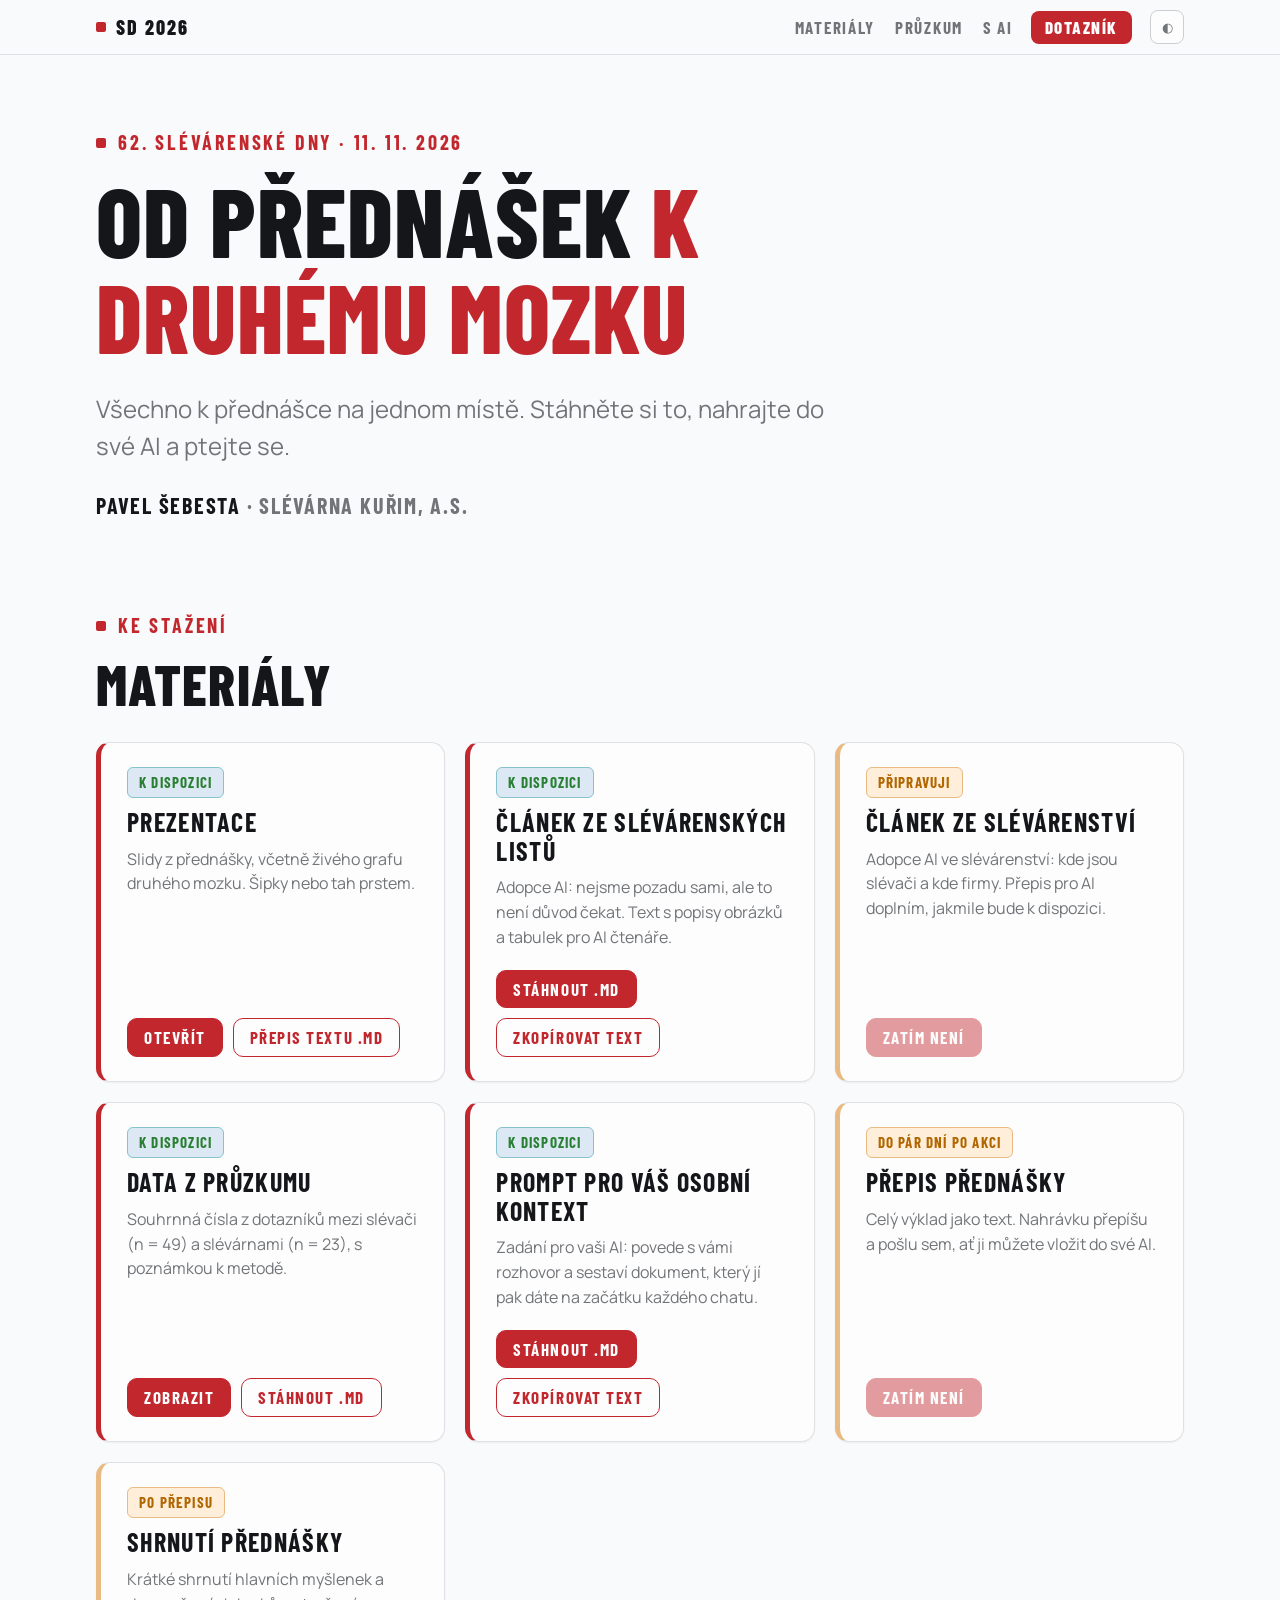
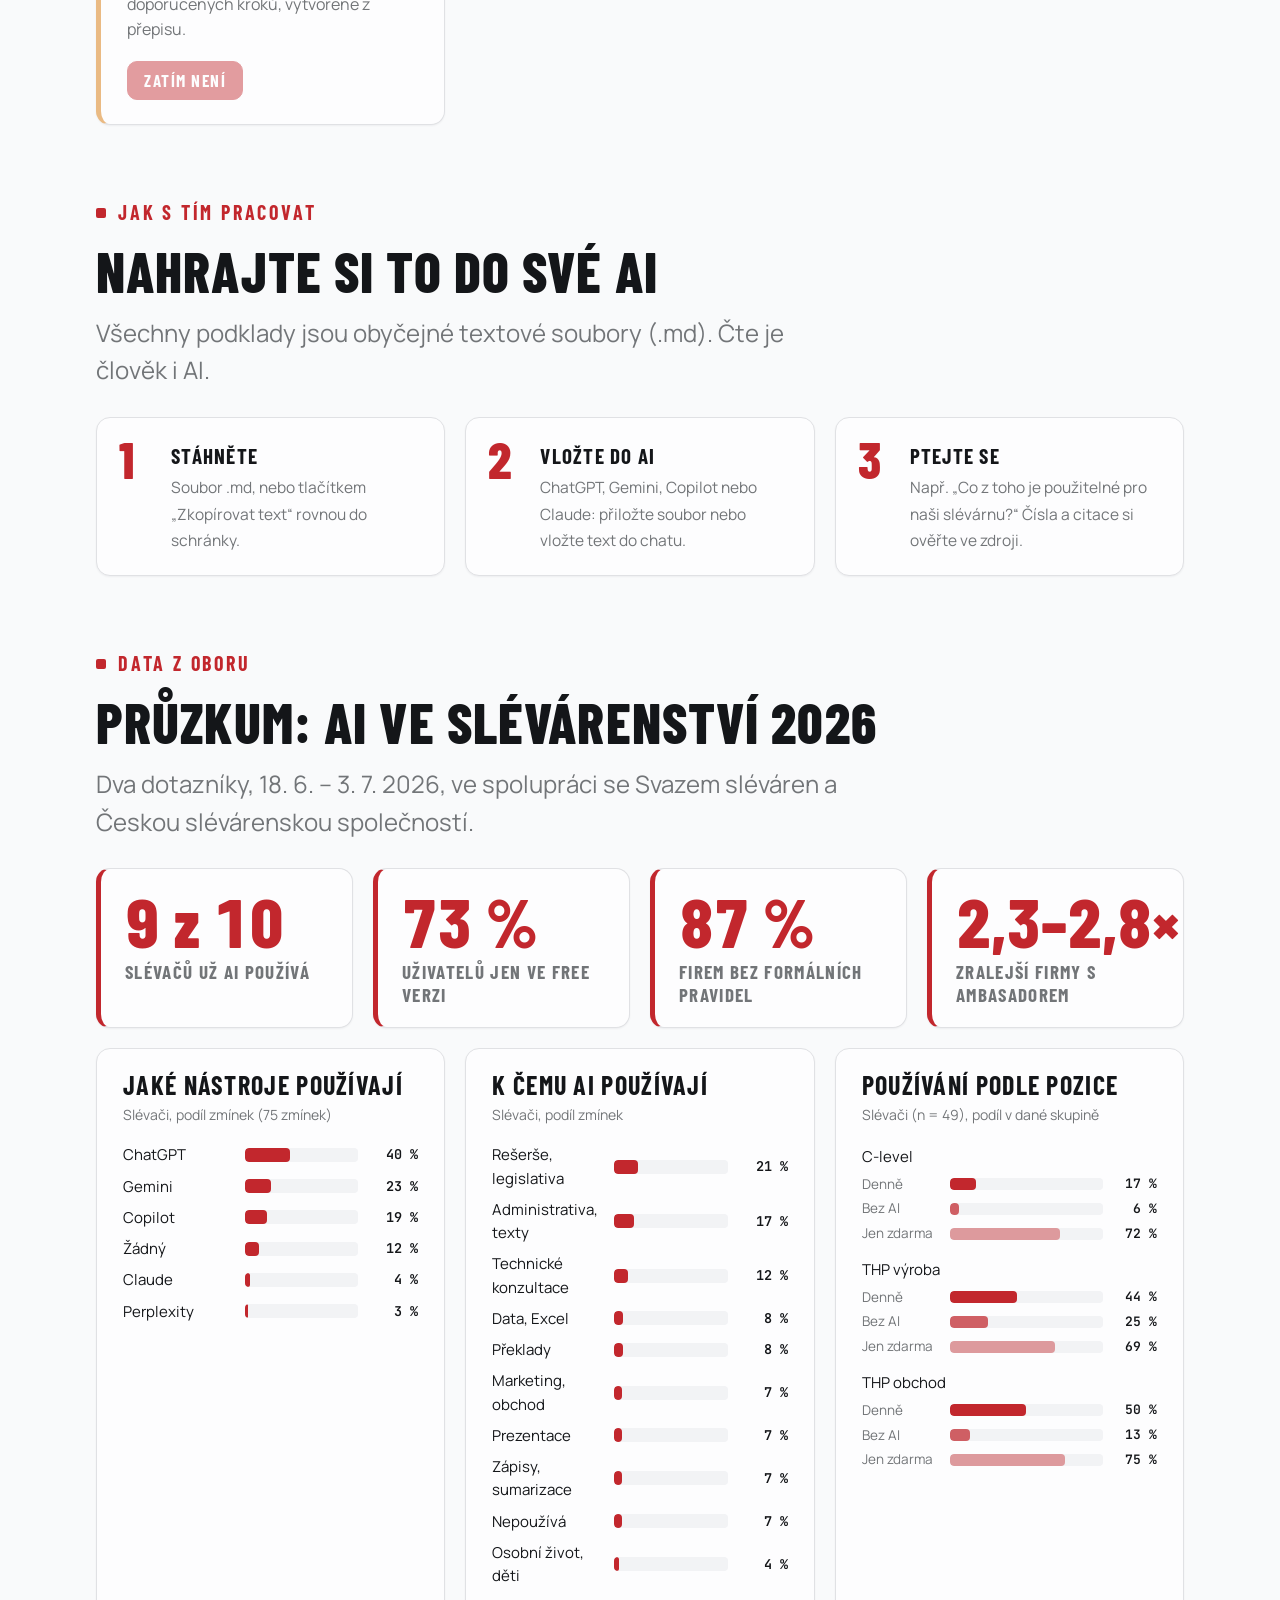
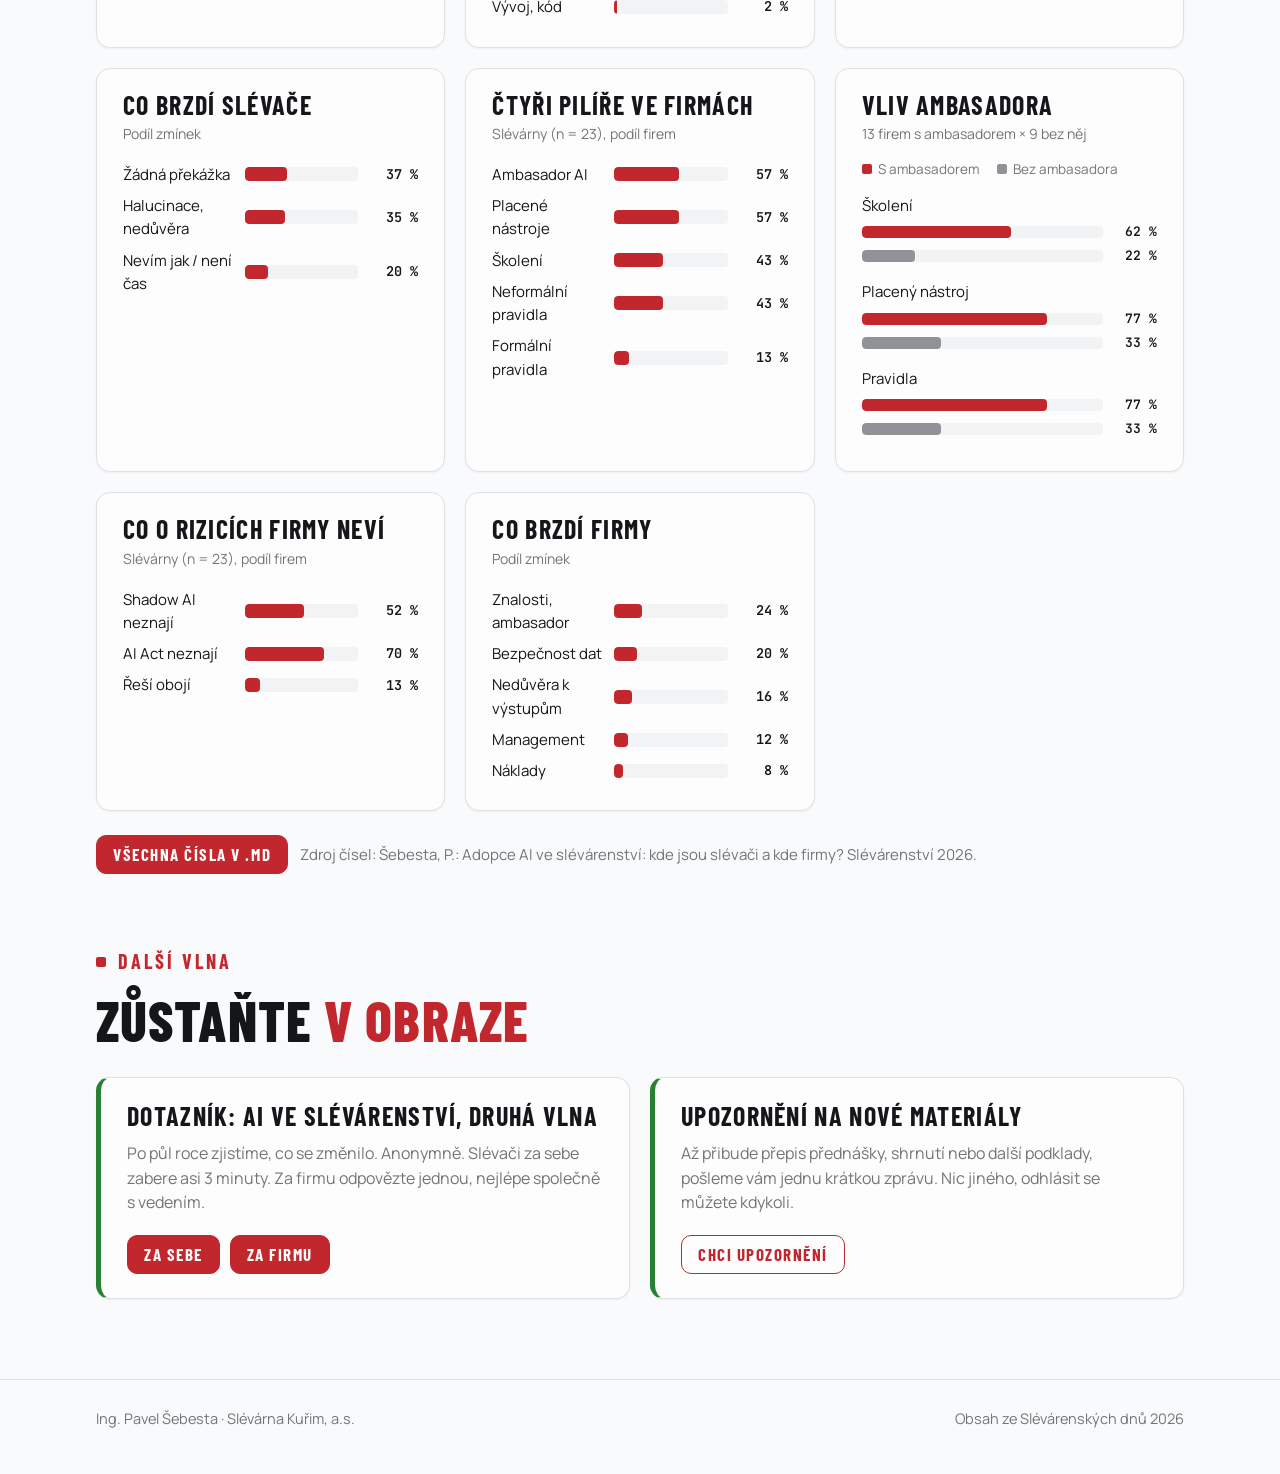
==== commit fcc8f004: "Pryč CSV s odpověďmi z dotazníků a rámeček Čtěte s rozumem; veřejně jen souhrnná čísla z článku Co-A" ====
--- a/index.html
+++ b/index.html
@@ -186,12 +186,10 @@
       <article class="card">
         <span class="badge ok">K dispozici</span>
         <h3>Data z průzkumu</h3>
-        <p>Souhrnná čísla z dotazníků mezi slévači (n = 49) a slévárnami (n = 23), s poznámkou k metodě. Surová data (CSV) i s pozdějšími odpověďmi, které v článku nebyly.</p>
+        <p>Souhrnná čísla z dotazníků mezi slévači (n = 49) a slévárnami (n = 23), s poznámkou k metodě.</p>
         <div class="acts">
           <a class="btn" href="#pruzkum">Zobrazit</a>
           <a class="btn ghost" href="podklady/pruzkum-slevarenstvi-2026.md" download>Stáhnout .md</a>
-          <a class="btn ghost" href="podklady/pruzkum-slevaci-2026-data.csv" download>CSV slévači</a>
-          <a class="btn ghost" href="podklady/pruzkum-firmy-2026-data.csv" download>CSV firmy</a>
         </div>
       </article>
       <article class="card">
@@ -239,14 +237,11 @@
       <div class="stat"><div class="n">87 %</div><div class="l">firem bez formálních pravidel</div></div>
       <div class="stat"><div class="n">2,3–2,8×</div><div class="l">zralejší firmy s ambasadorem</div></div>
     </div>
-    <div class="method"><b>Čtěte s rozumem:</b> n = 49 lidí a 23 firem, dobrovolné vyplnění, vlastní výpověď. Výsledky nejsou reprezentativní pro celý obor. Rozdíl firem s ambasadorem je korelace na 13 a 9 firmách, ne důkaz příčiny. U některých otázek se procenta počítají ze zmínek, ne z respondentů.</div>
 
     <div class="panels" id="panels"></div>
     <div class="dl">
       <a class="btn" href="podklady/pruzkum-slevarenstvi-2026.md" download>Všechna čísla v .md</a>
-      <a class="btn ghost" href="podklady/pruzkum-slevaci-2026-data.csv" download>Surová data: slévači (.csv)</a>
-      <a class="btn ghost" href="podklady/pruzkum-firmy-2026-data.csv" download>Surová data: firmy (.csv)</a>
-      <span class="muted" style="font-size:15px">CSV obsahují i odpovědi, které v článku nebyly (pozdější a jednoho konzultanta): označené „ne“ ve sloupci „Použito v článku“, v číslech výše nejsou. Zdroj čísel: Šebesta, P.: Adopce AI ve slévárenství: kde jsou slévači a kde firmy? Slévárenství 2026.</span>
+      <span class="muted" style="font-size:15px">Zdroj čísel: Šebesta, P.: Adopce AI ve slévárenství: kde jsou slévači a kde firmy? Slévárenství 2026.</span>
     </div>
   </section>
 
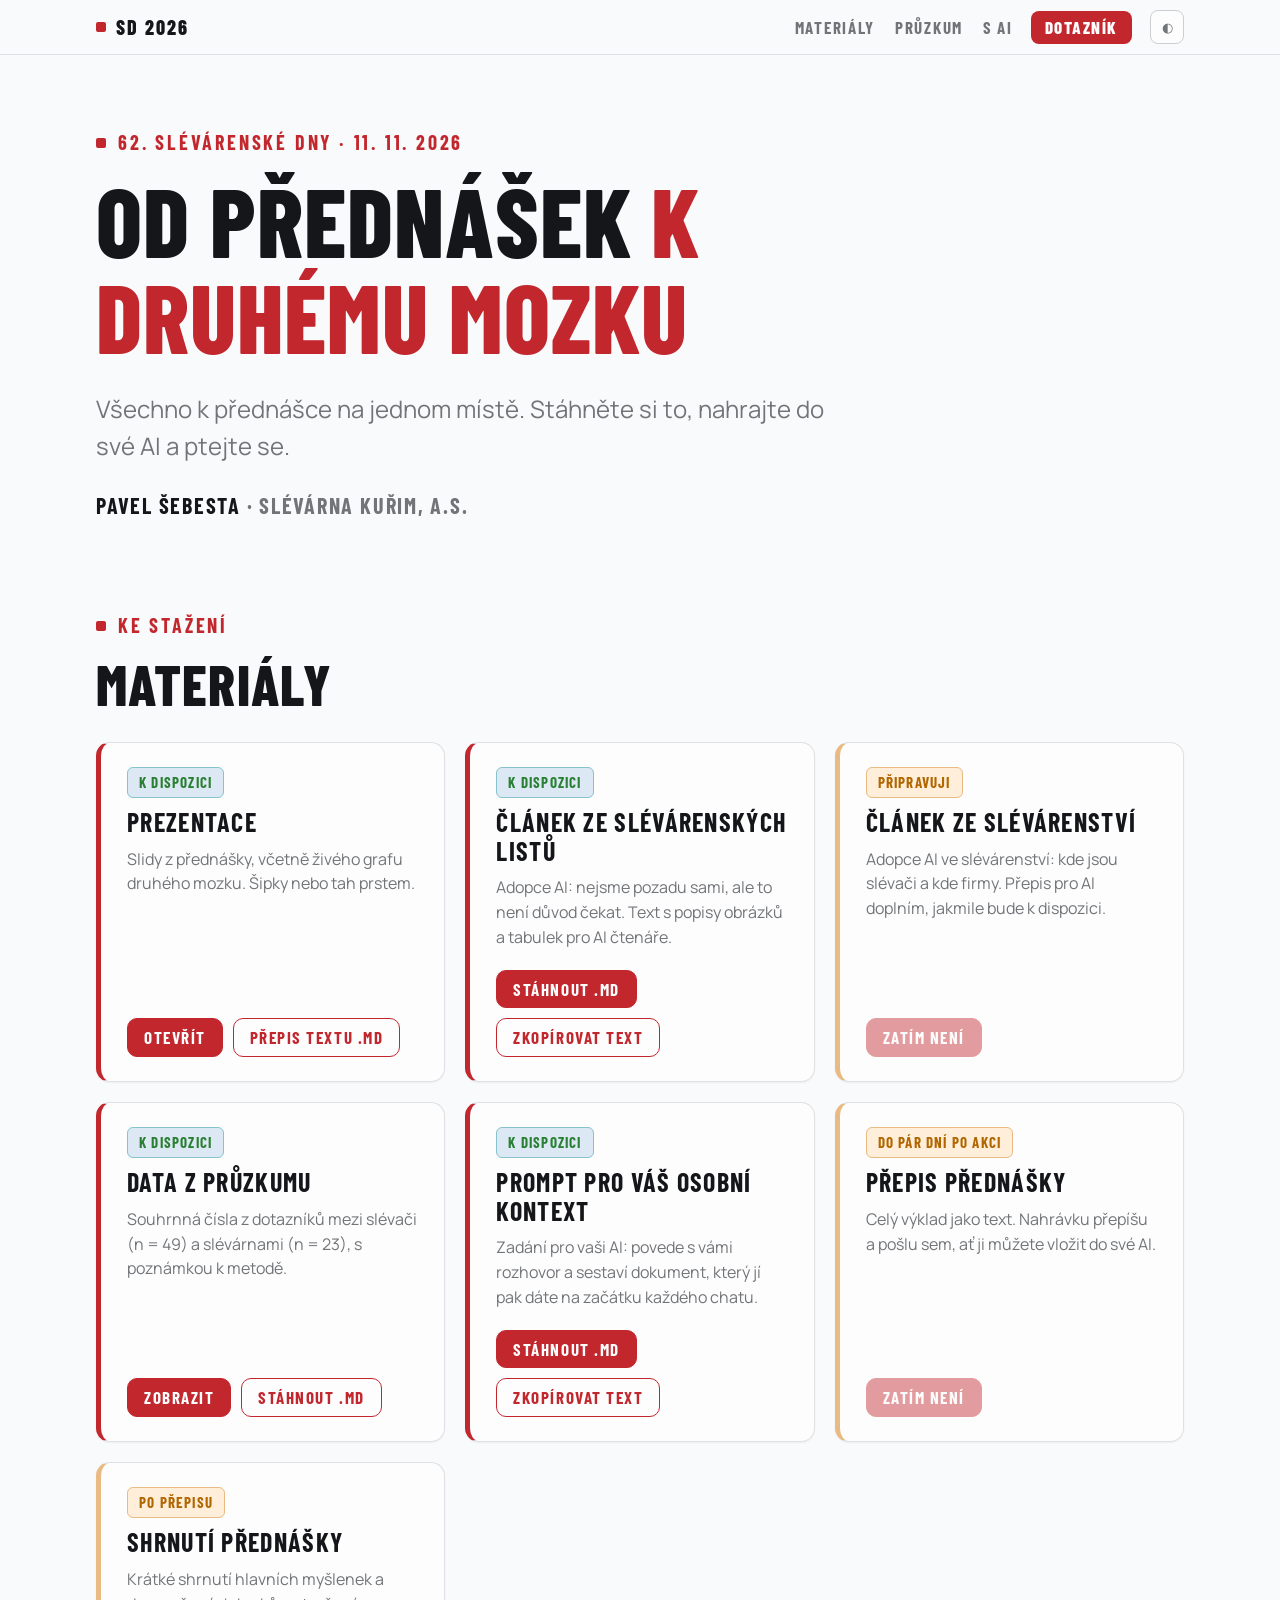
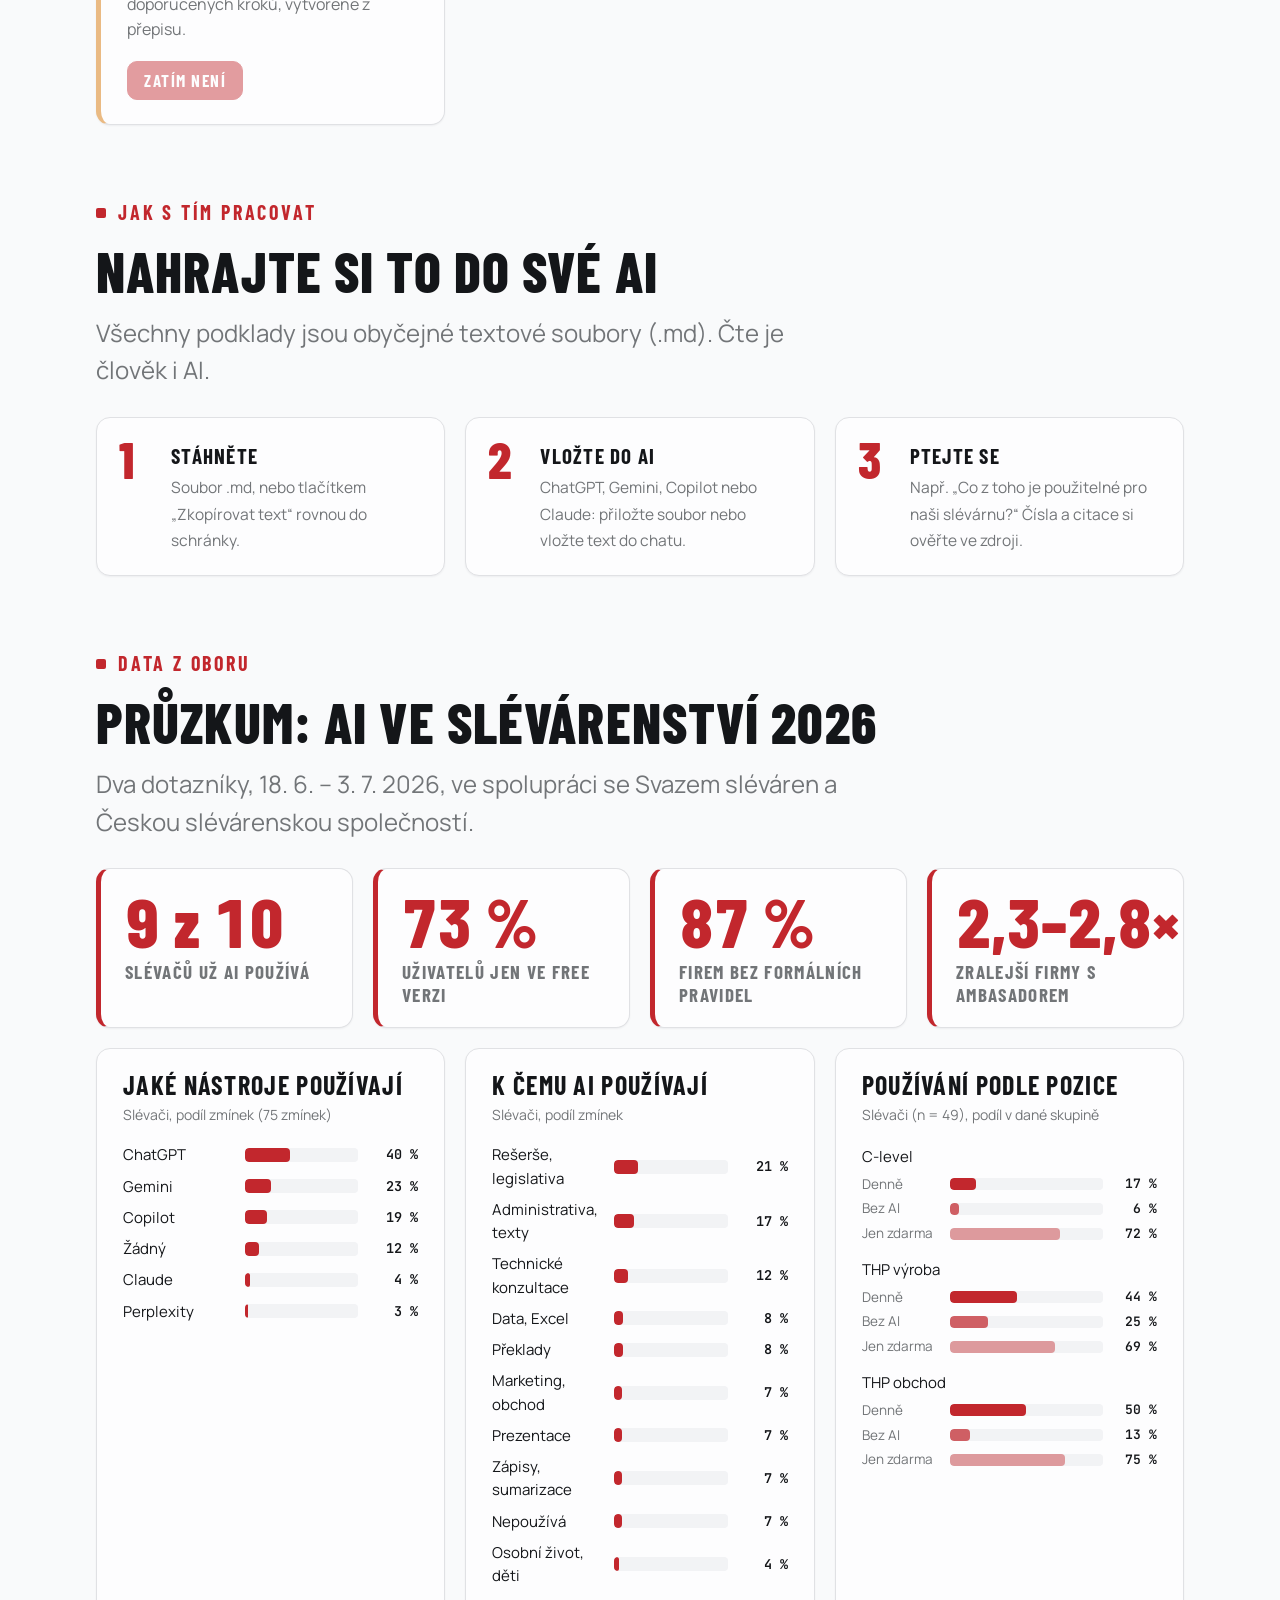
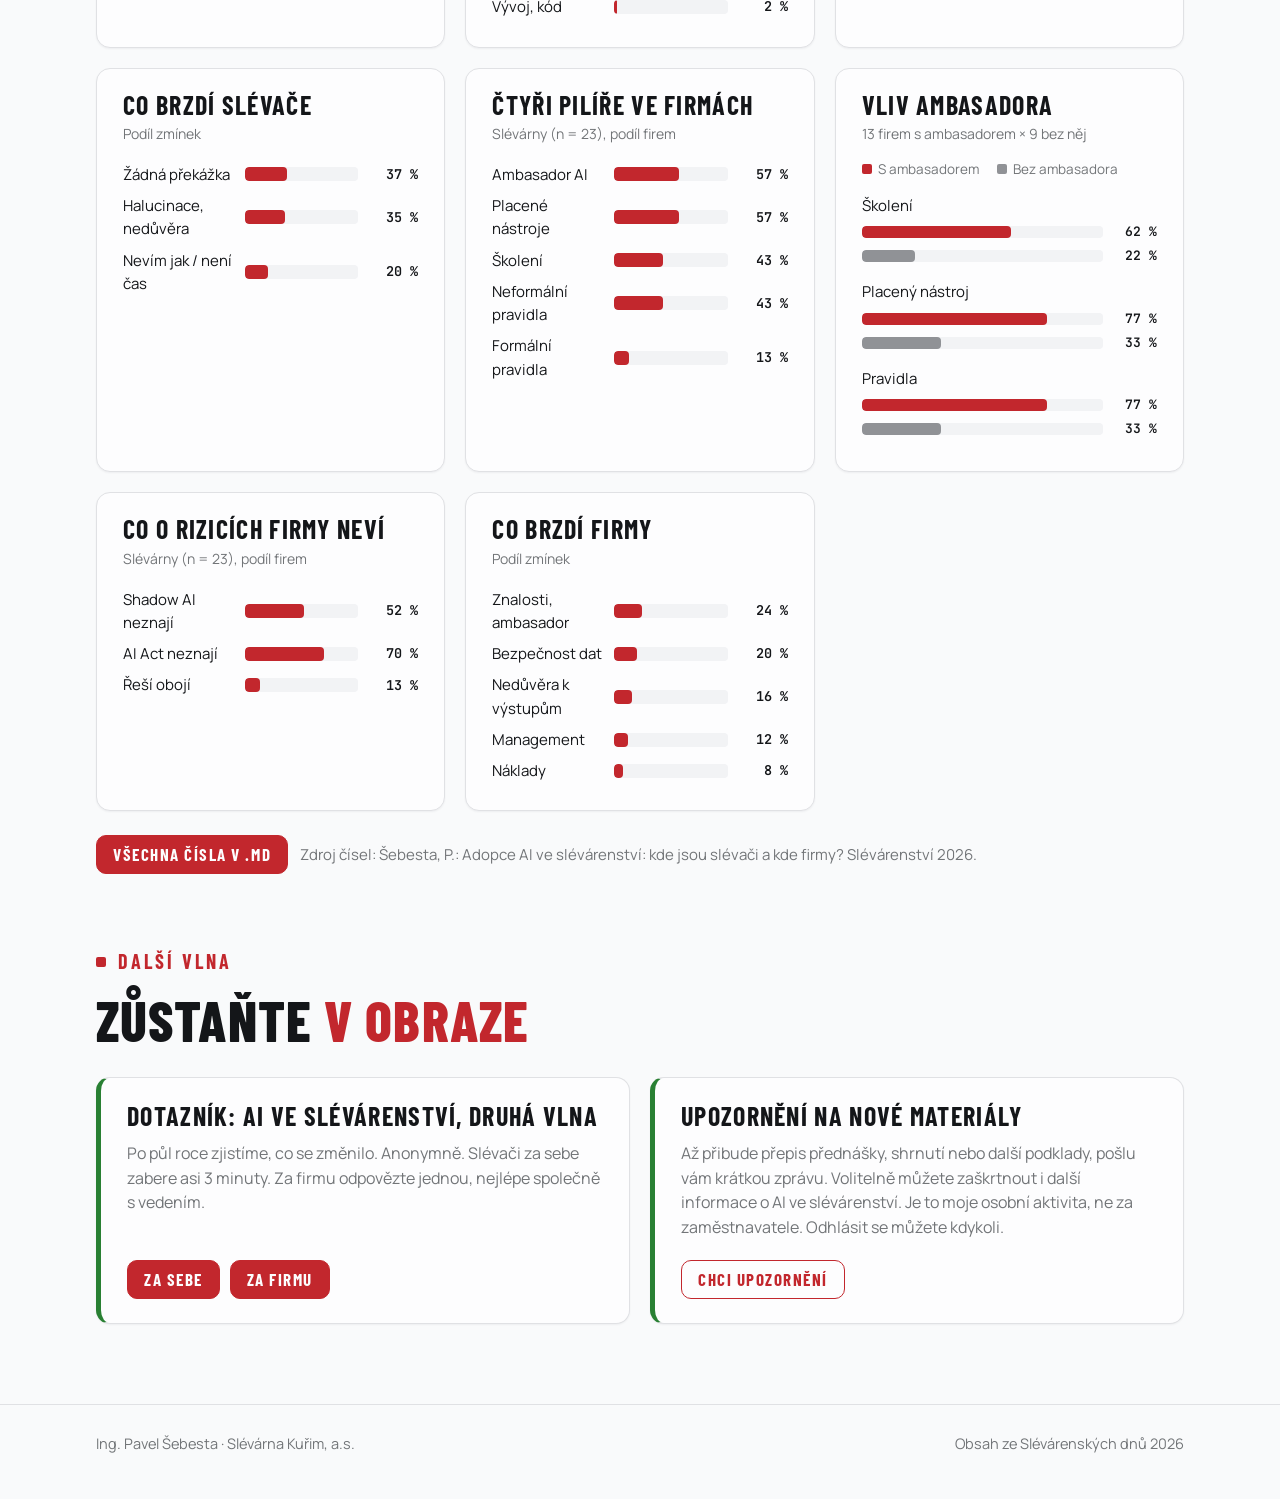
==== commit f9fe80c4: "Upozornění na materiály: osobní aktivita, volitelné další informace o AI ve slévárenství Co-Authored" ====
--- a/index.html
+++ b/index.html
@@ -256,7 +256,7 @@
       </article>
       <article class="card">
         <h3>Upozornění na nové materiály</h3>
-        <p>Až přibude přepis přednášky, shrnutí nebo další podklady, pošleme vám jednu krátkou zprávu. Nic jiného, odhlásit se můžete kdykoli.</p>
+        <p>Až přibude přepis přednášky, shrnutí nebo další podklady, pošlu vám krátkou zprávu. Volitelně můžete zaškrtnout i další informace o AI ve slévárenství. Je to moje osobní aktivita, ne za zaměstnavatele. Odhlásit se můžete kdykoli.</p>
         <div class="acts"><a class="btn ghost" href="https://tally.so/r/vXrbr4" target="_blank" rel="noopener">Chci upozornění</a></div>
       </article>
     </div>
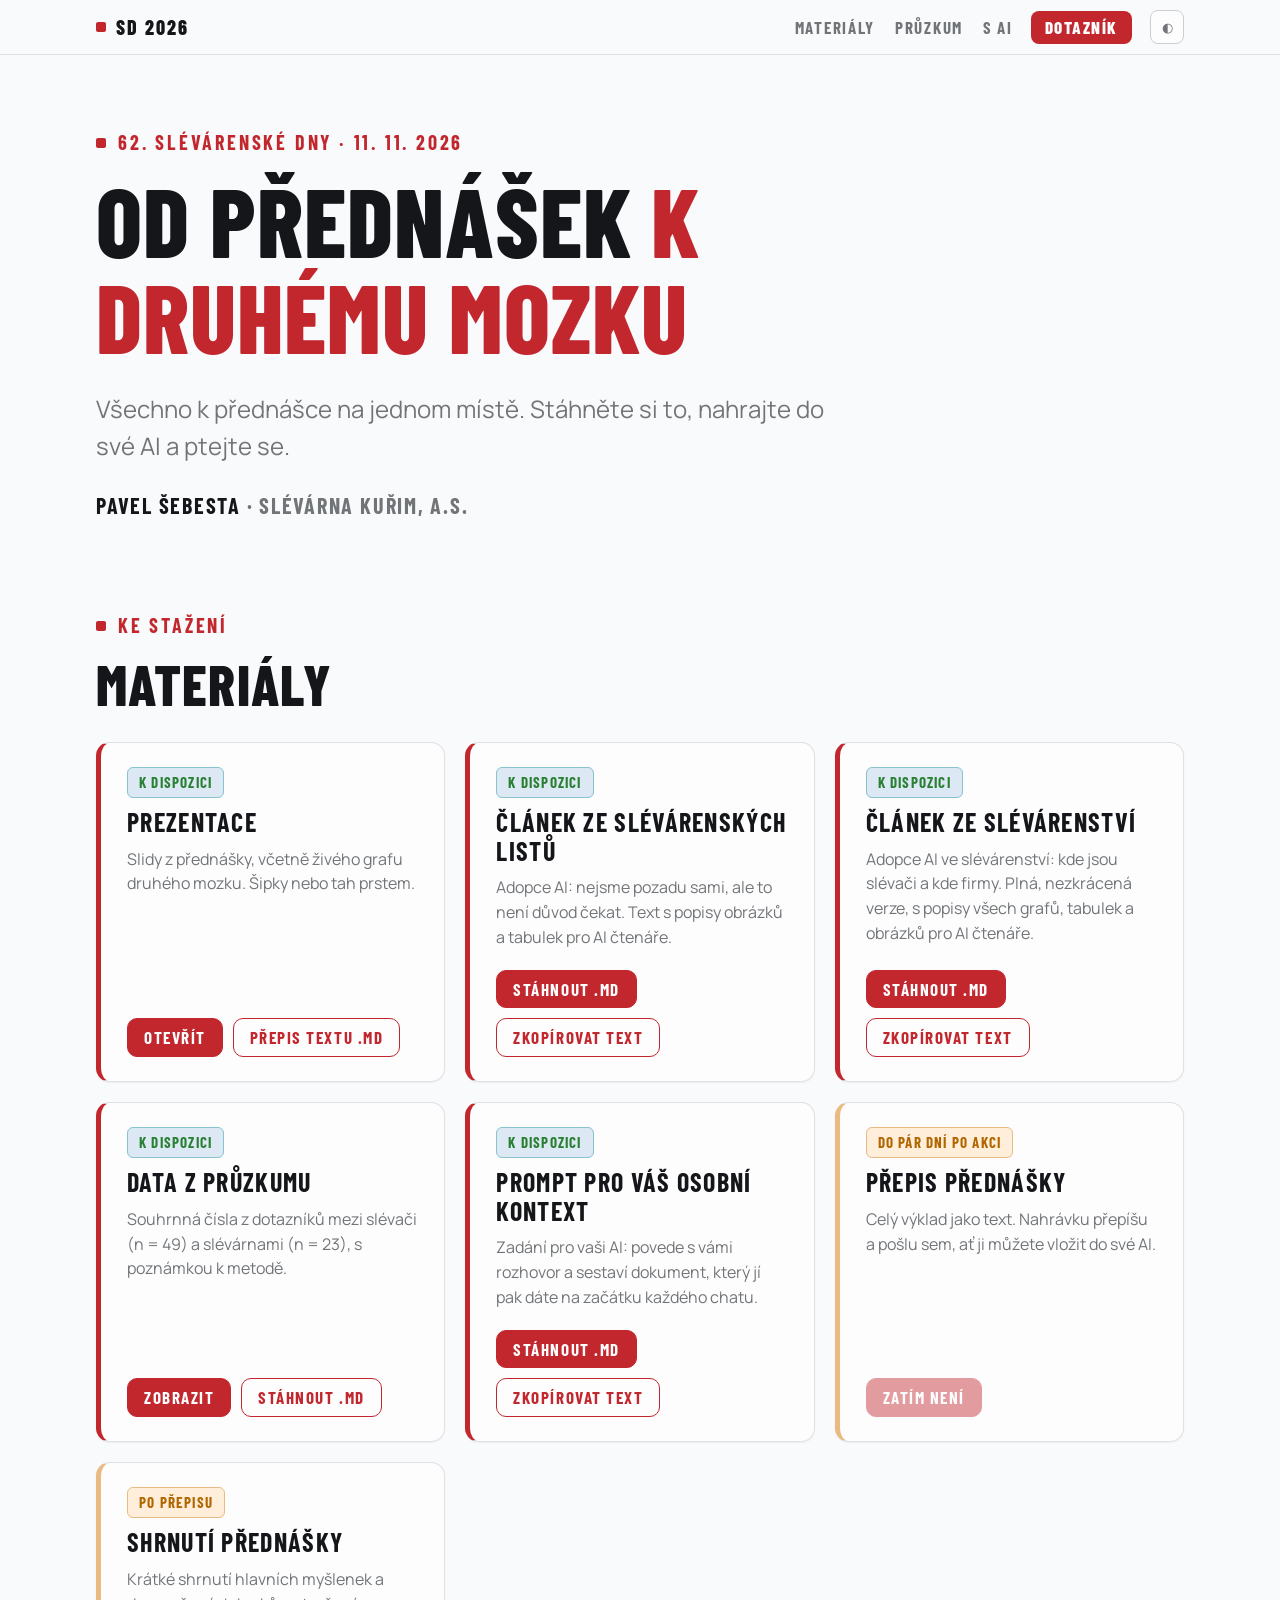
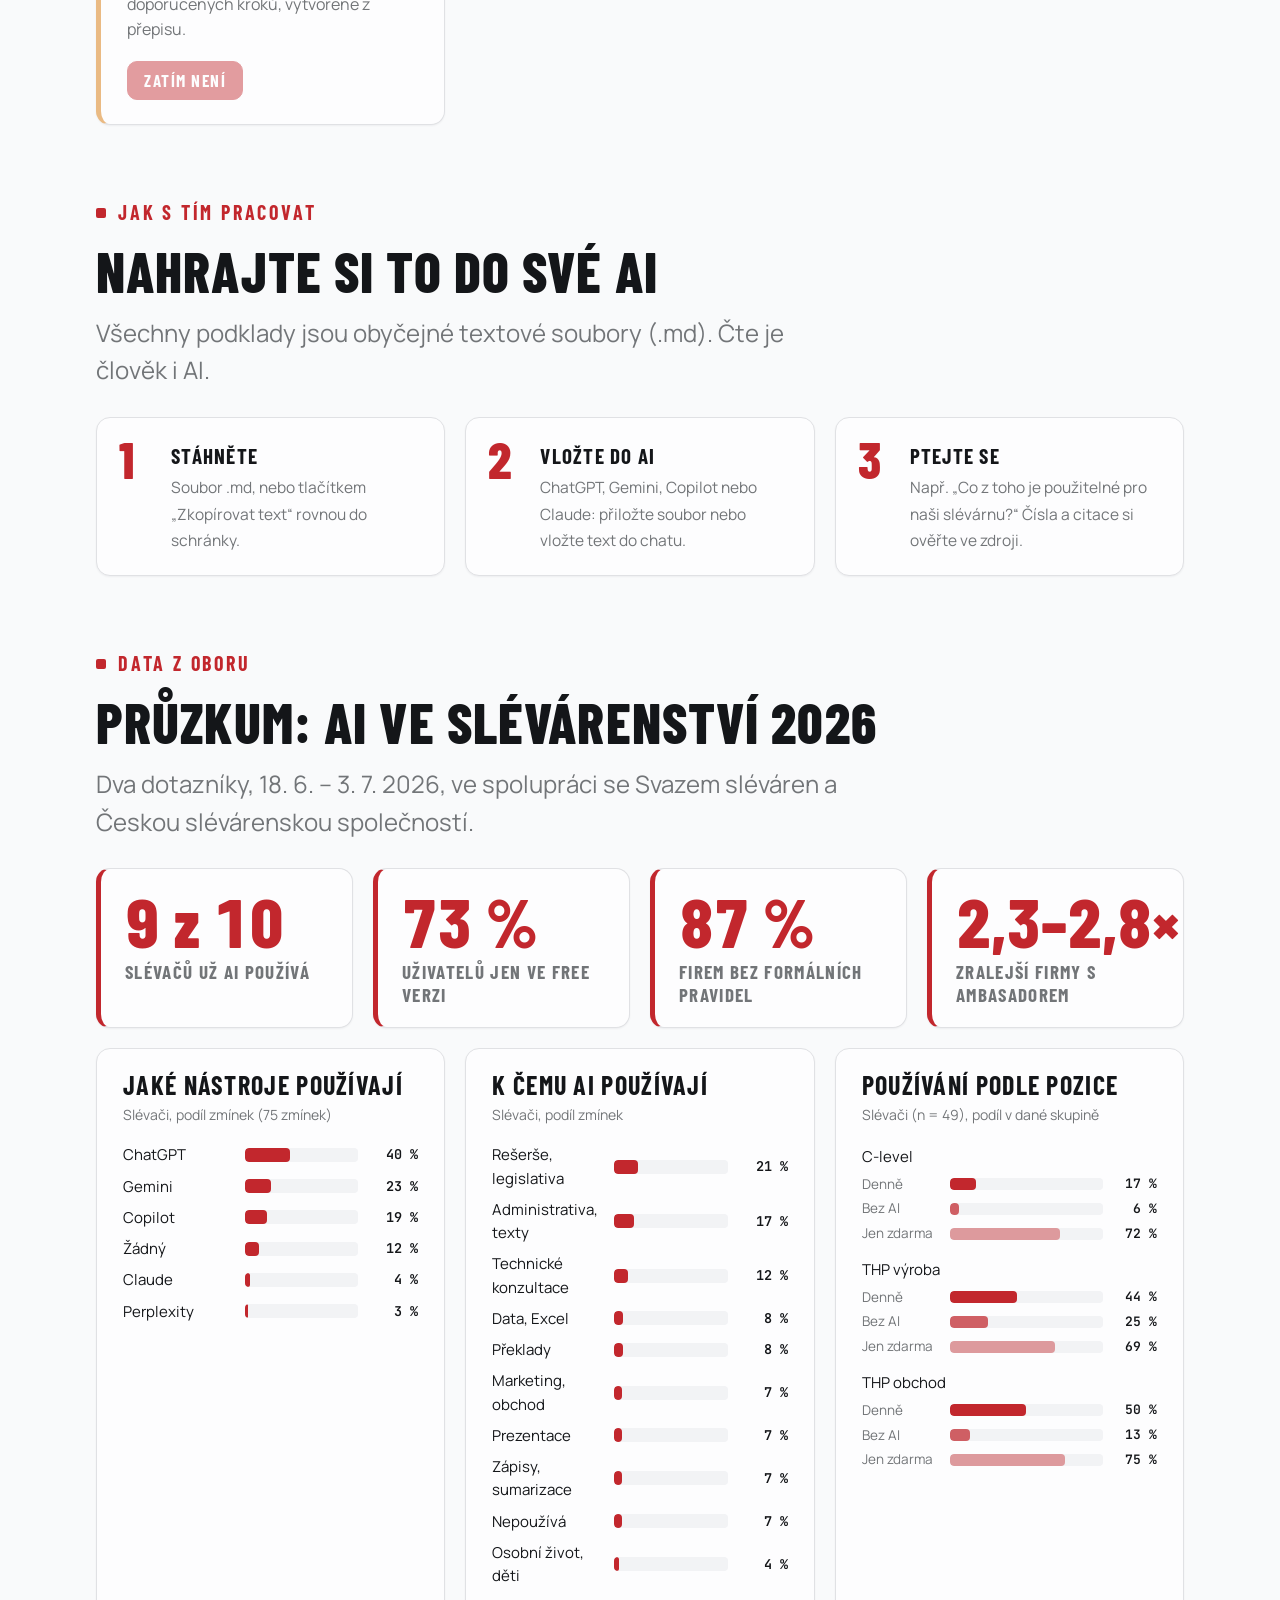
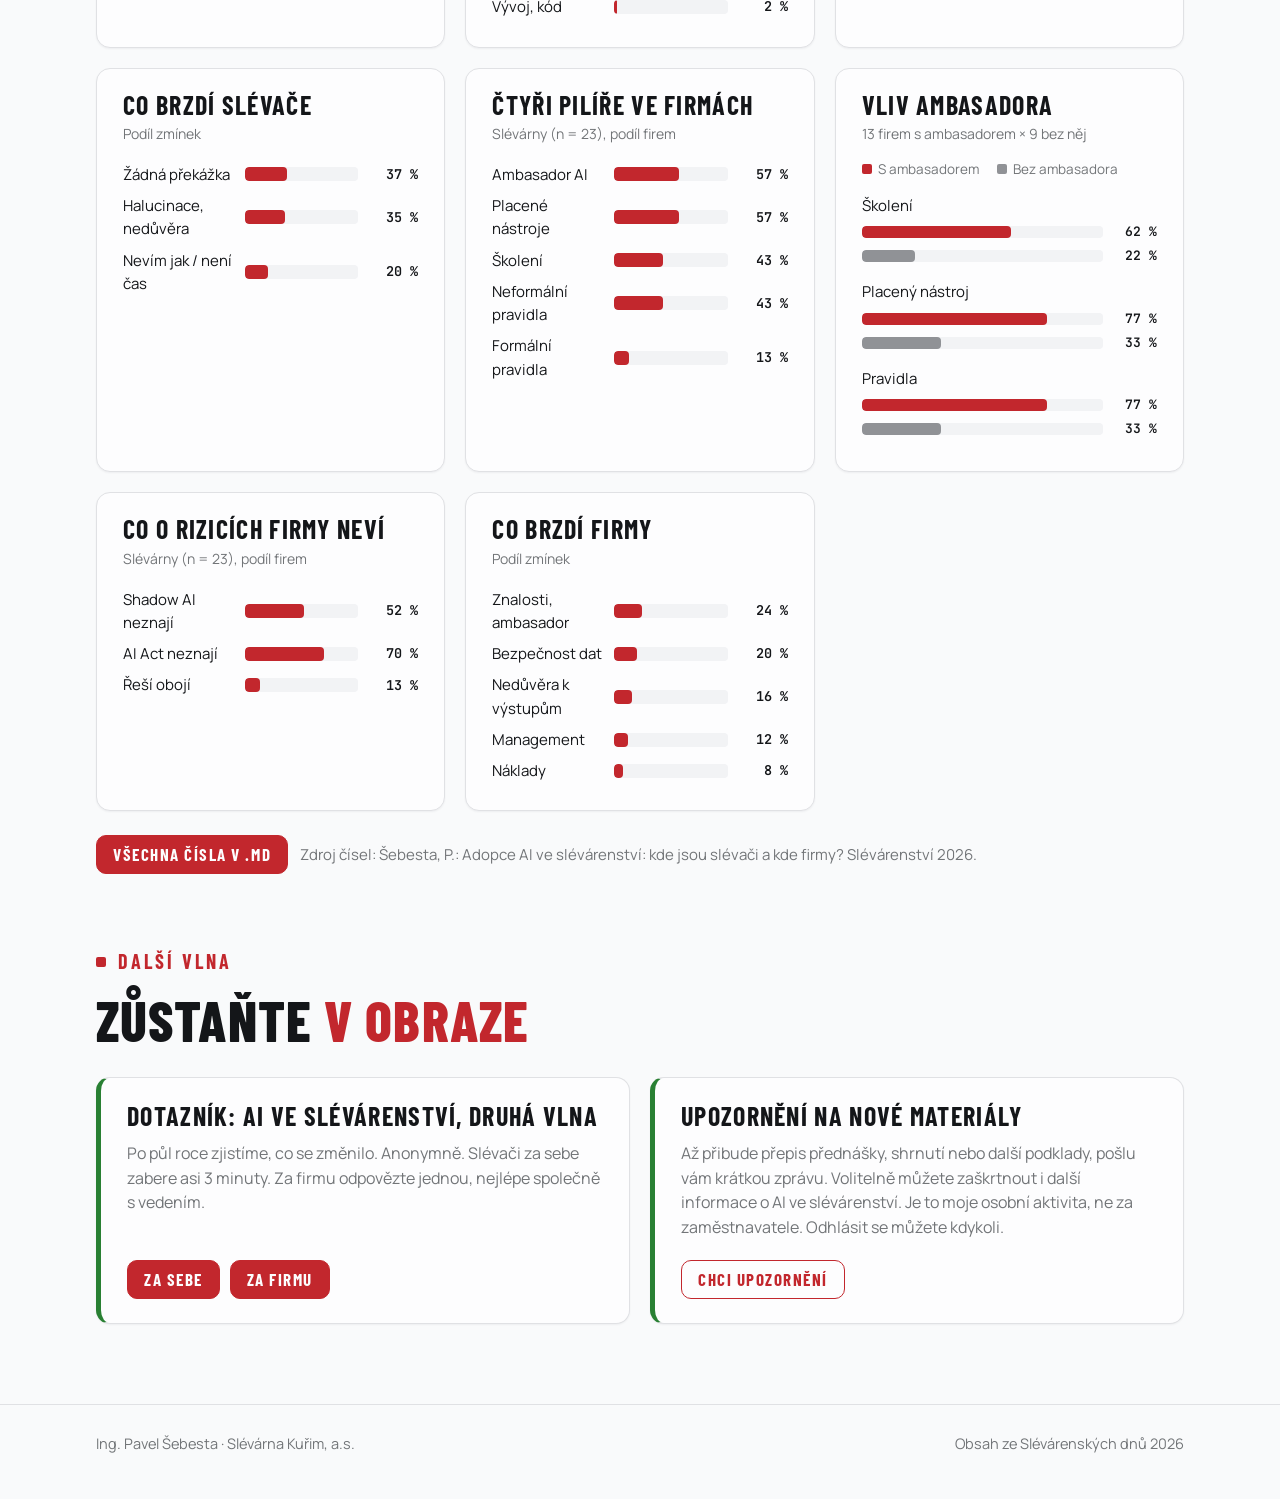
==== commit 0d435d54: "Článek ze Slévárenství: plná verze jako .md (text, tabulky, grafy a obrázky popsané pro AI), obrázky" ====
--- a/index.html
+++ b/index.html
@@ -177,11 +177,14 @@
           <button class="btn ghost" data-copy="podklady/clanek-slevarenske-listy-2026.md">Zkopírovat text</button>
         </div>
       </article>
-      <article class="card soon">
-        <span class="badge">Připravuji</span>
+      <article class="card">
+        <span class="badge ok">K dispozici</span>
         <h3>Článek ze Slévárenství</h3>
-        <p>Adopce AI ve slévárenství: kde jsou slévači a kde firmy. Přepis pro AI doplním, jakmile bude k dispozici.</p>
-        <div class="acts"><a class="btn" aria-disabled="true">Zatím není</a></div>
+        <p>Adopce AI ve slévárenství: kde jsou slévači a kde firmy. Plná, nezkrácená verze, s popisy všech grafů, tabulek a obrázků pro AI čtenáře.</p>
+        <div class="acts">
+          <a class="btn" href="podklady/clanek-slevarenstvi-2026.md" download>Stáhnout .md</a>
+          <button class="btn ghost" data-copy="podklady/clanek-slevarenstvi-2026.md">Zkopírovat text</button>
+        </div>
       </article>
       <article class="card">
         <span class="badge ok">K dispozici</span>
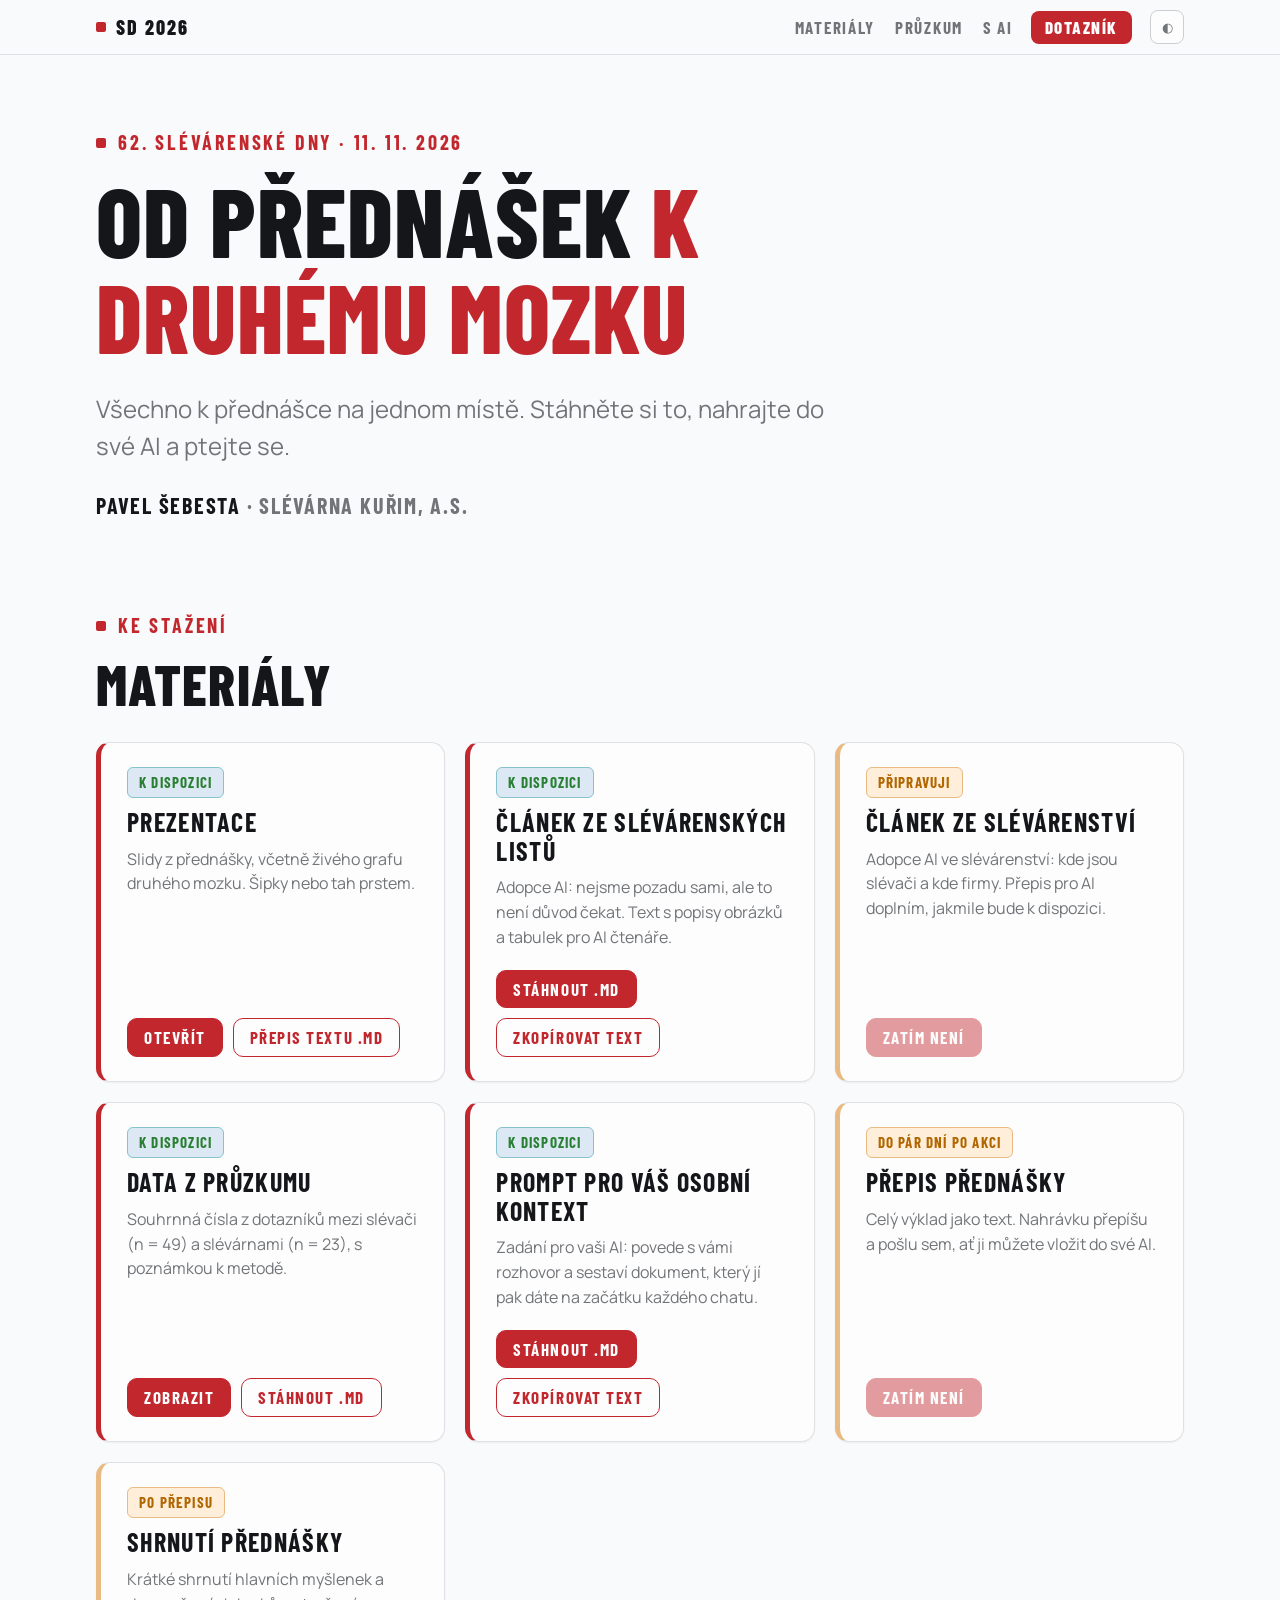
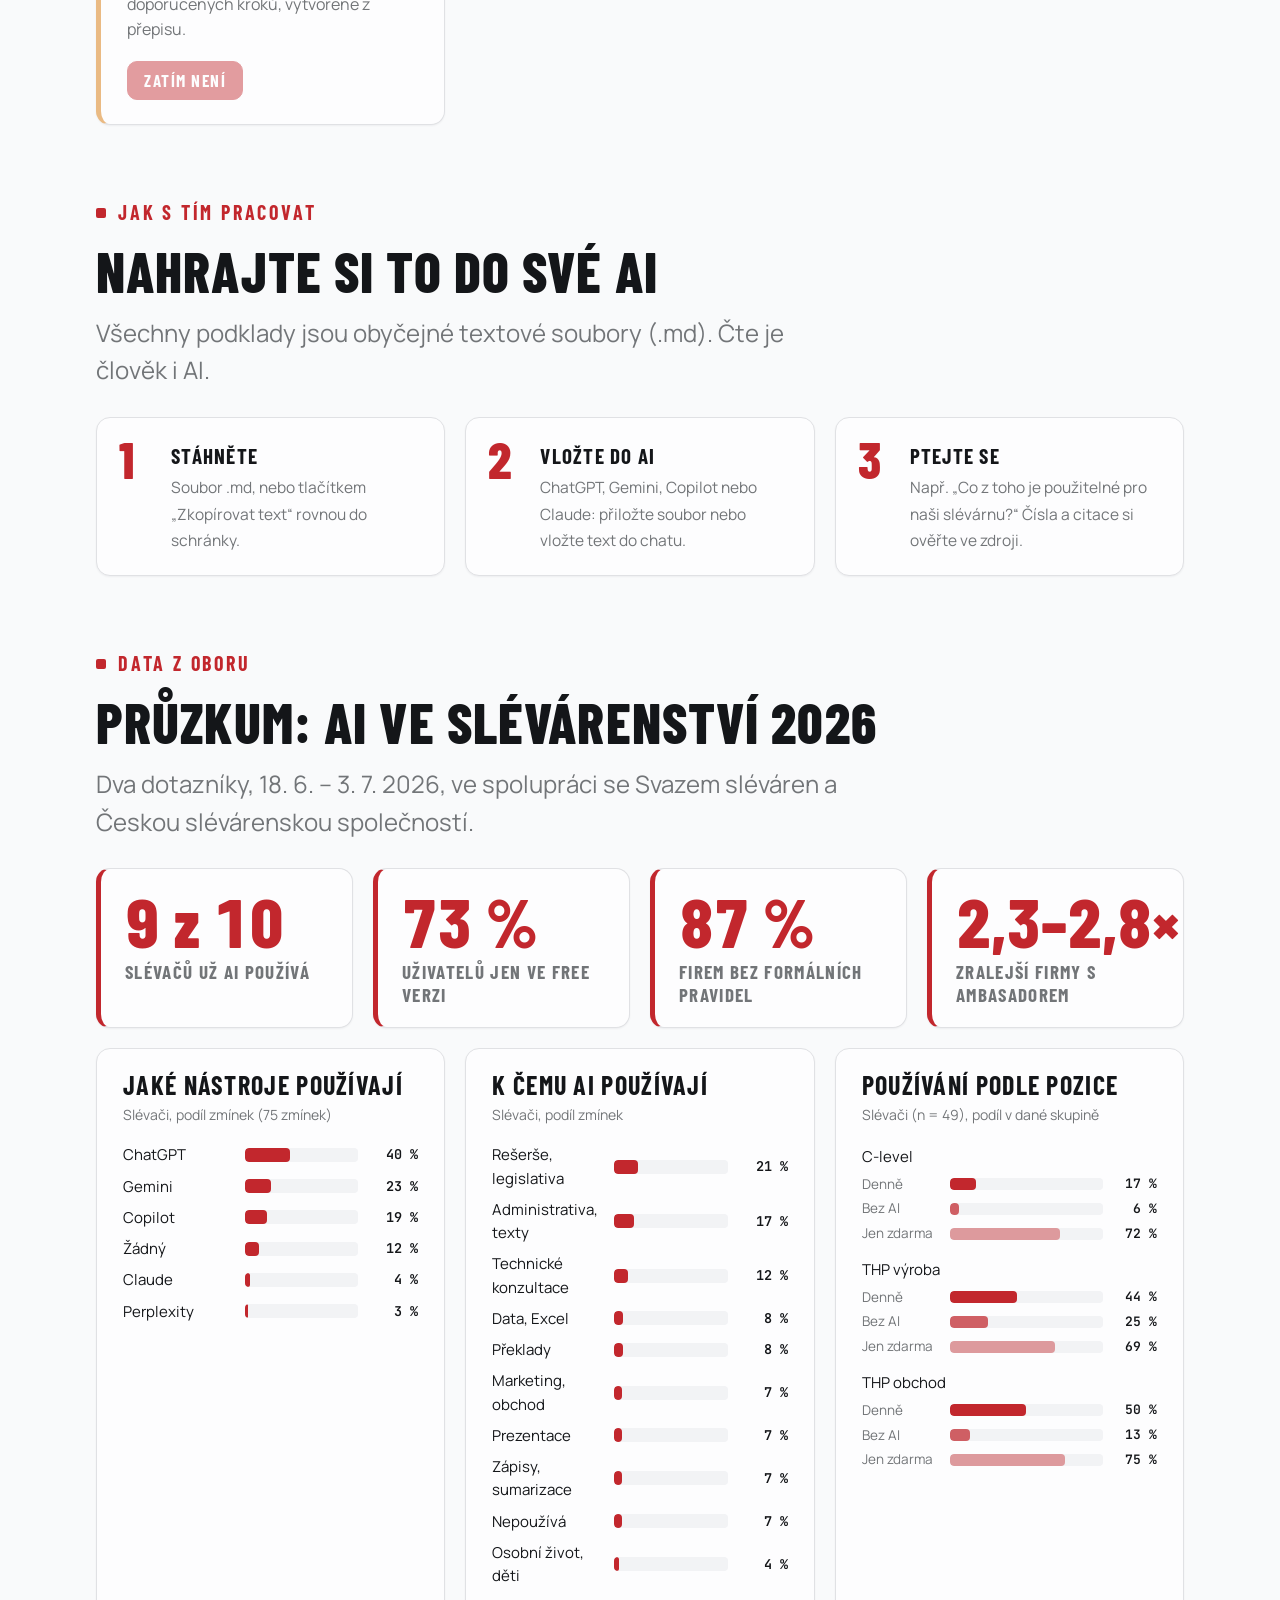
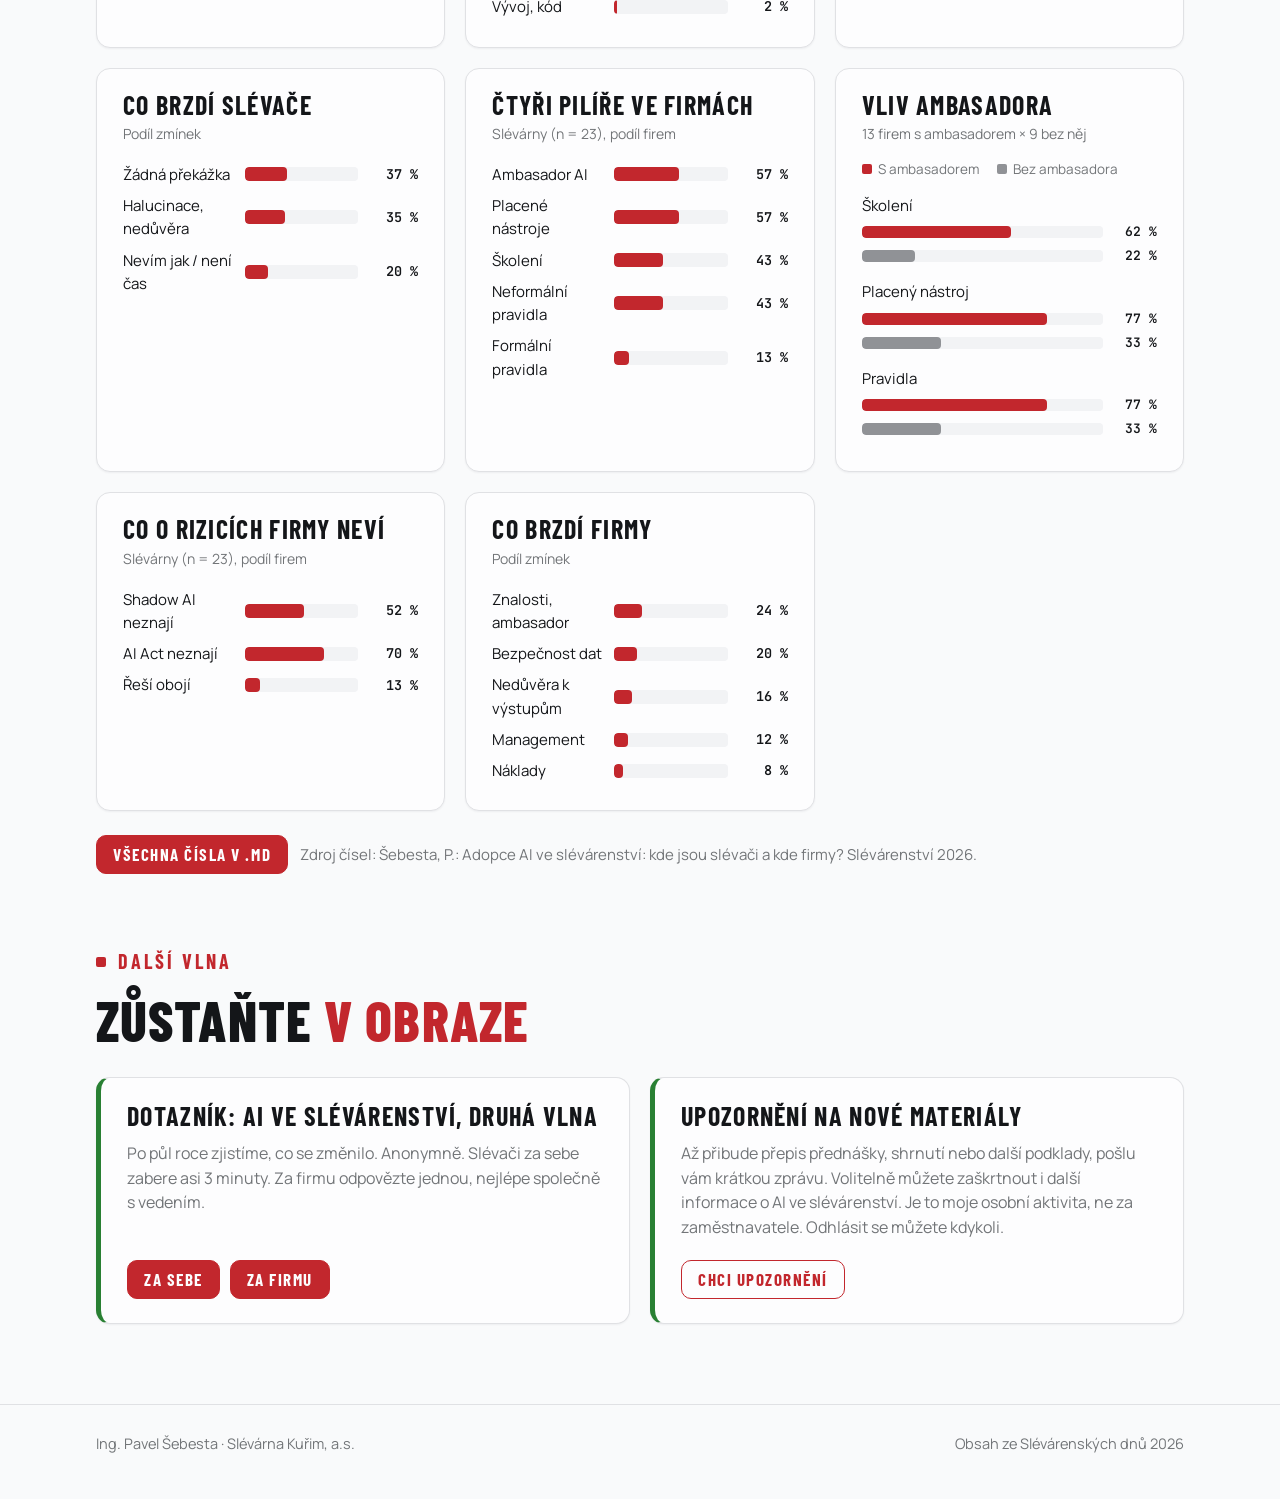
==== commit c49b2f15: "Web: karta Článek ze Slévárenství zpět na Připravuji Co-Authored-By: Claude Sonnet 5.5 <noreply@anth" ====
--- a/index.html
+++ b/index.html
@@ -177,14 +177,11 @@
           <button class="btn ghost" data-copy="podklady/clanek-slevarenske-listy-2026.md">Zkopírovat text</button>
         </div>
       </article>
-      <article class="card">
-        <span class="badge ok">K dispozici</span>
+      <article class="card soon">
+        <span class="badge">Připravuji</span>
         <h3>Článek ze Slévárenství</h3>
-        <p>Adopce AI ve slévárenství: kde jsou slévači a kde firmy. Plná, nezkrácená verze, s popisy všech grafů, tabulek a obrázků pro AI čtenáře.</p>
-        <div class="acts">
-          <a class="btn" href="podklady/clanek-slevarenstvi-2026.md" download>Stáhnout .md</a>
-          <button class="btn ghost" data-copy="podklady/clanek-slevarenstvi-2026.md">Zkopírovat text</button>
-        </div>
+        <p>Adopce AI ve slévárenství: kde jsou slévači a kde firmy. Přepis pro AI doplním, jakmile bude k dispozici.</p>
+        <div class="acts"><a class="btn" aria-disabled="true">Zatím není</a></div>
       </article>
       <article class="card">
         <span class="badge ok">K dispozici</span>
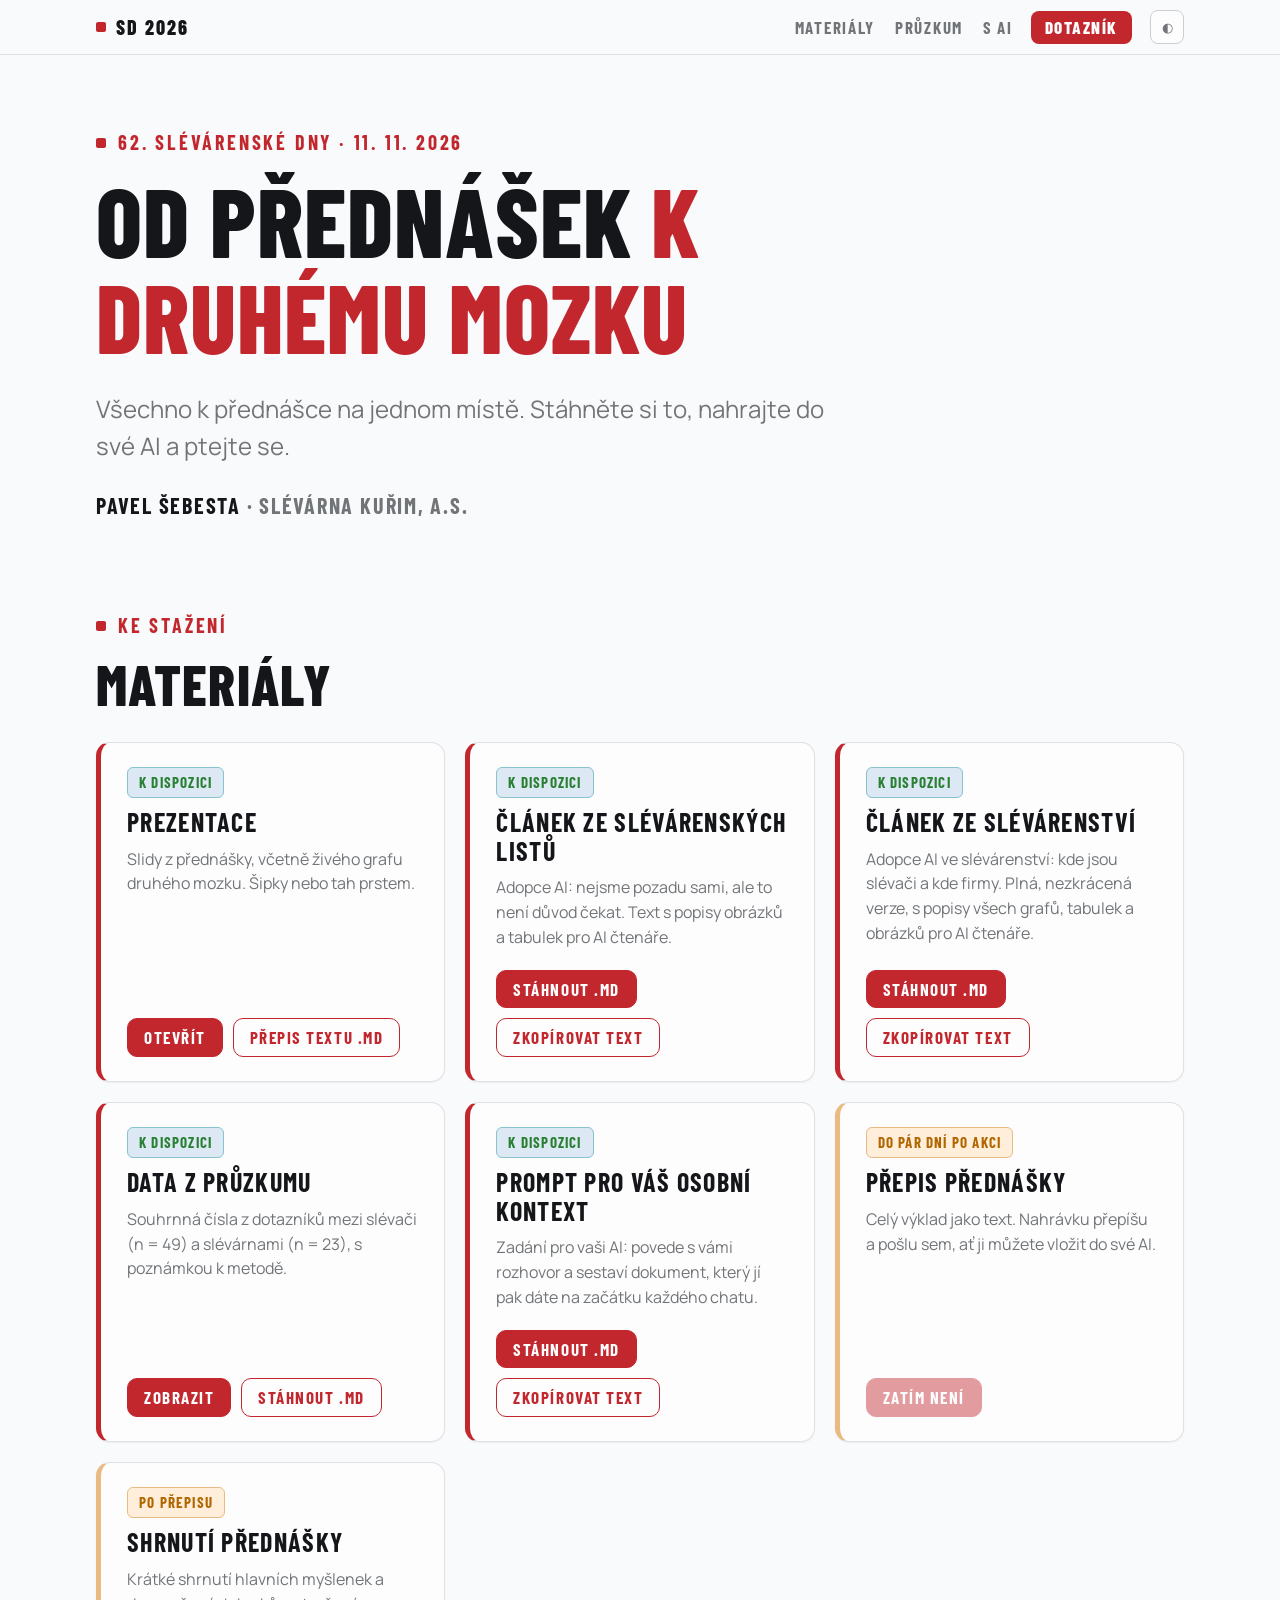
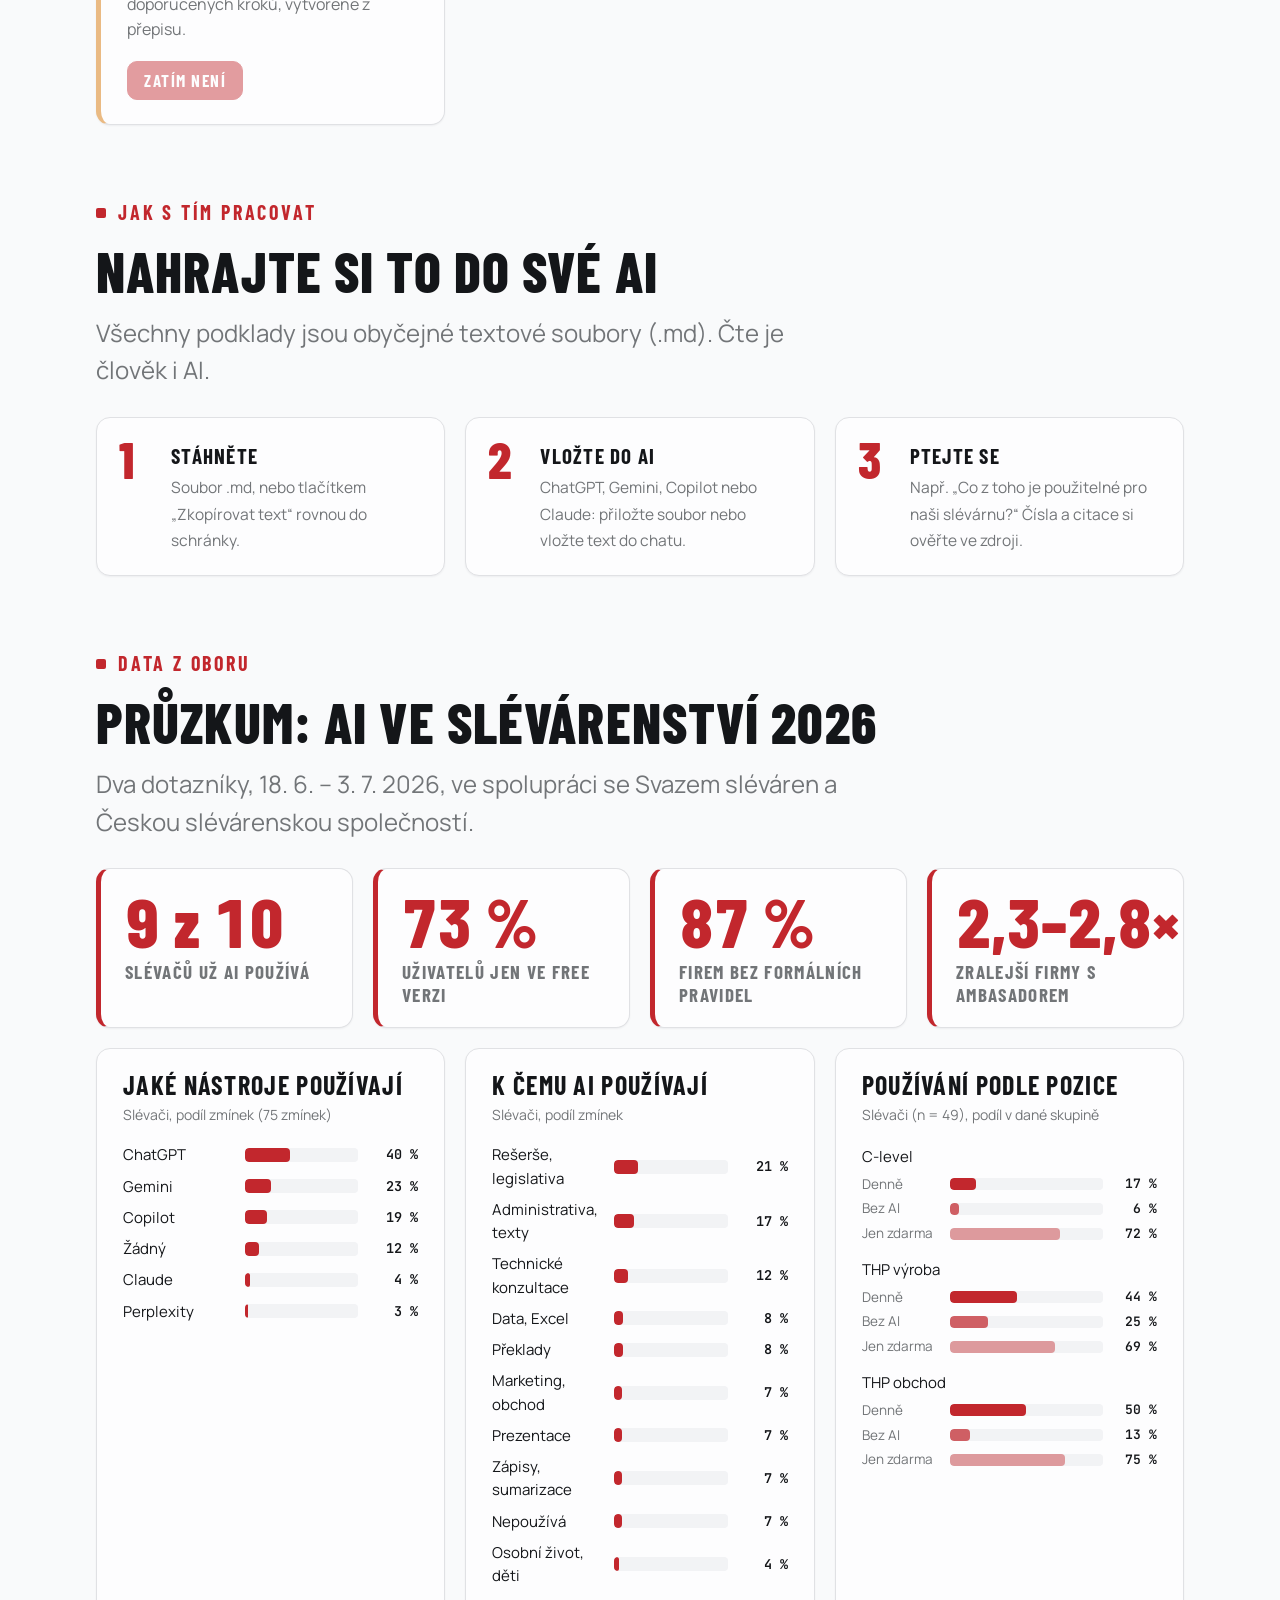
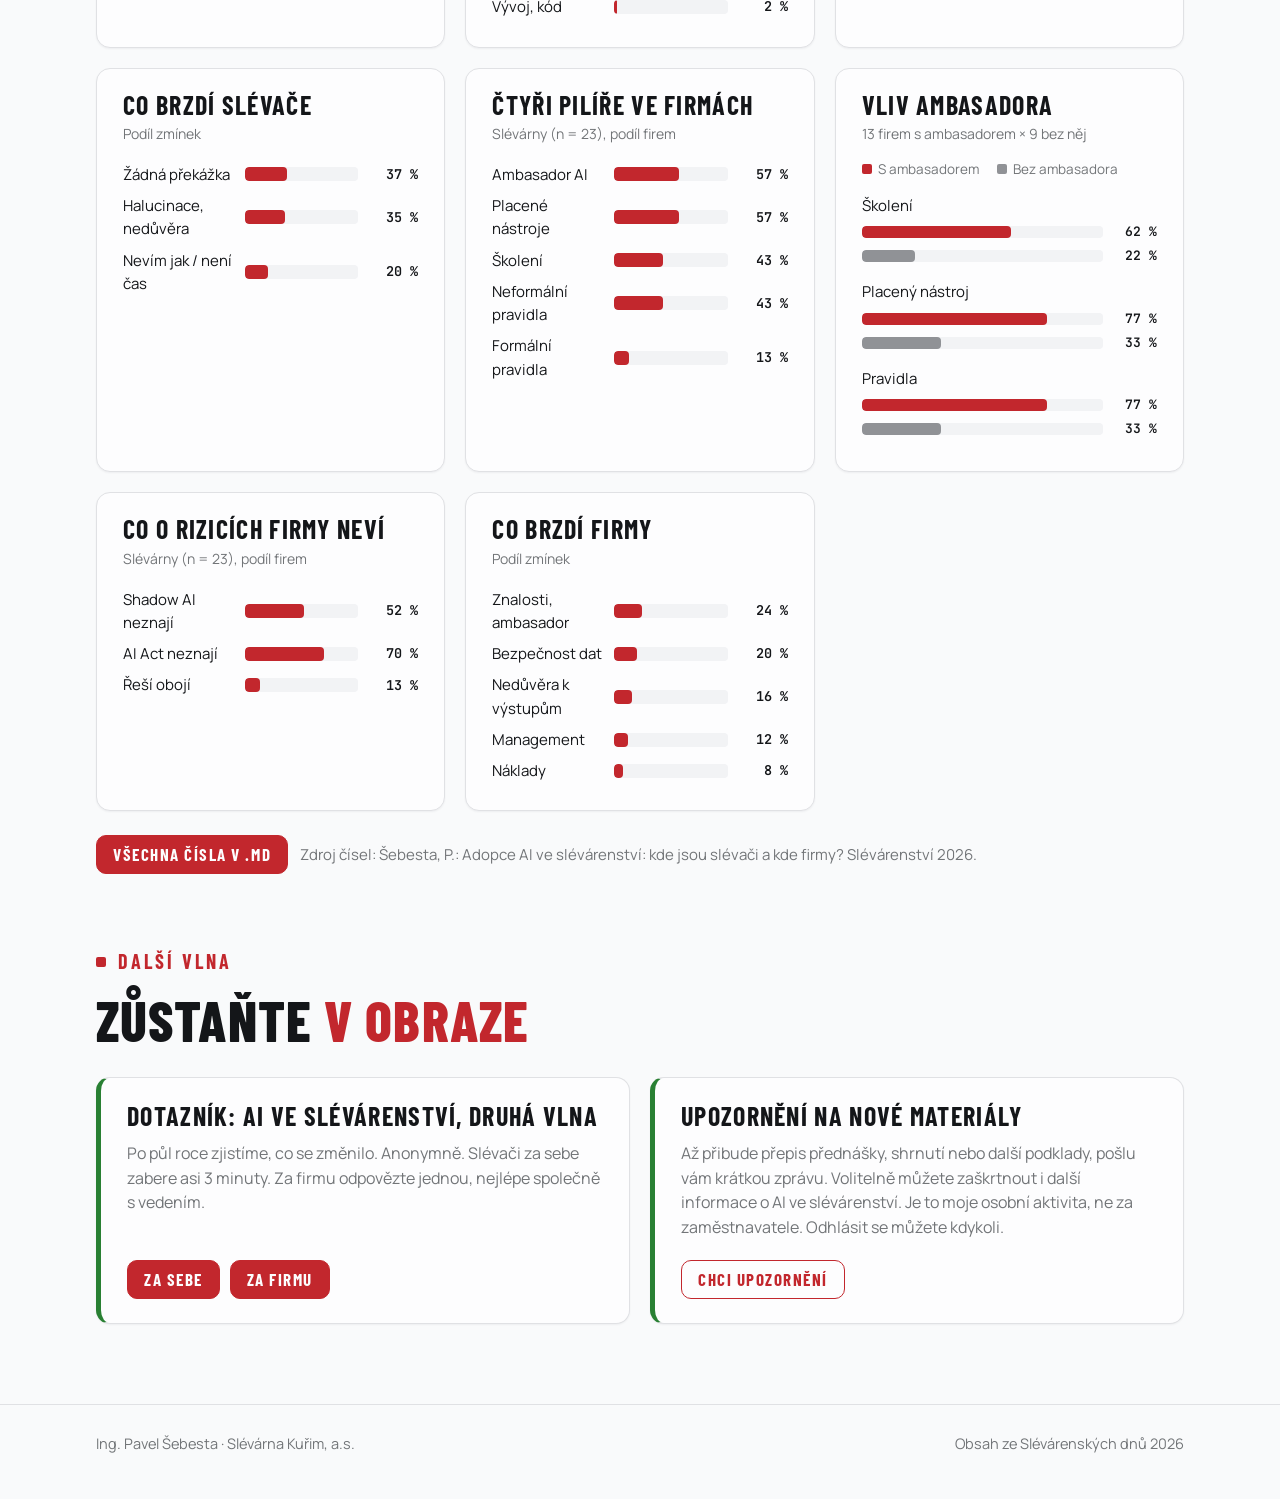
==== commit 4e74a143: "Web: článek ze Slévárenství (.md a obrázky) zpět na webu, karta K dispozici Co-Authored-By: Claude S" ====
--- a/index.html
+++ b/index.html
@@ -177,11 +177,14 @@
           <button class="btn ghost" data-copy="podklady/clanek-slevarenske-listy-2026.md">Zkopírovat text</button>
         </div>
       </article>
-      <article class="card soon">
-        <span class="badge">Připravuji</span>
+      <article class="card">
+        <span class="badge ok">K dispozici</span>
         <h3>Článek ze Slévárenství</h3>
-        <p>Adopce AI ve slévárenství: kde jsou slévači a kde firmy. Přepis pro AI doplním, jakmile bude k dispozici.</p>
-        <div class="acts"><a class="btn" aria-disabled="true">Zatím není</a></div>
+        <p>Adopce AI ve slévárenství: kde jsou slévači a kde firmy. Plná, nezkrácená verze, s popisy všech grafů, tabulek a obrázků pro AI čtenáře.</p>
+        <div class="acts">
+          <a class="btn" href="podklady/clanek-slevarenstvi-2026.md" download>Stáhnout .md</a>
+          <button class="btn ghost" data-copy="podklady/clanek-slevarenstvi-2026.md">Zkopírovat text</button>
+        </div>
       </article>
       <article class="card">
         <span class="badge ok">K dispozici</span>
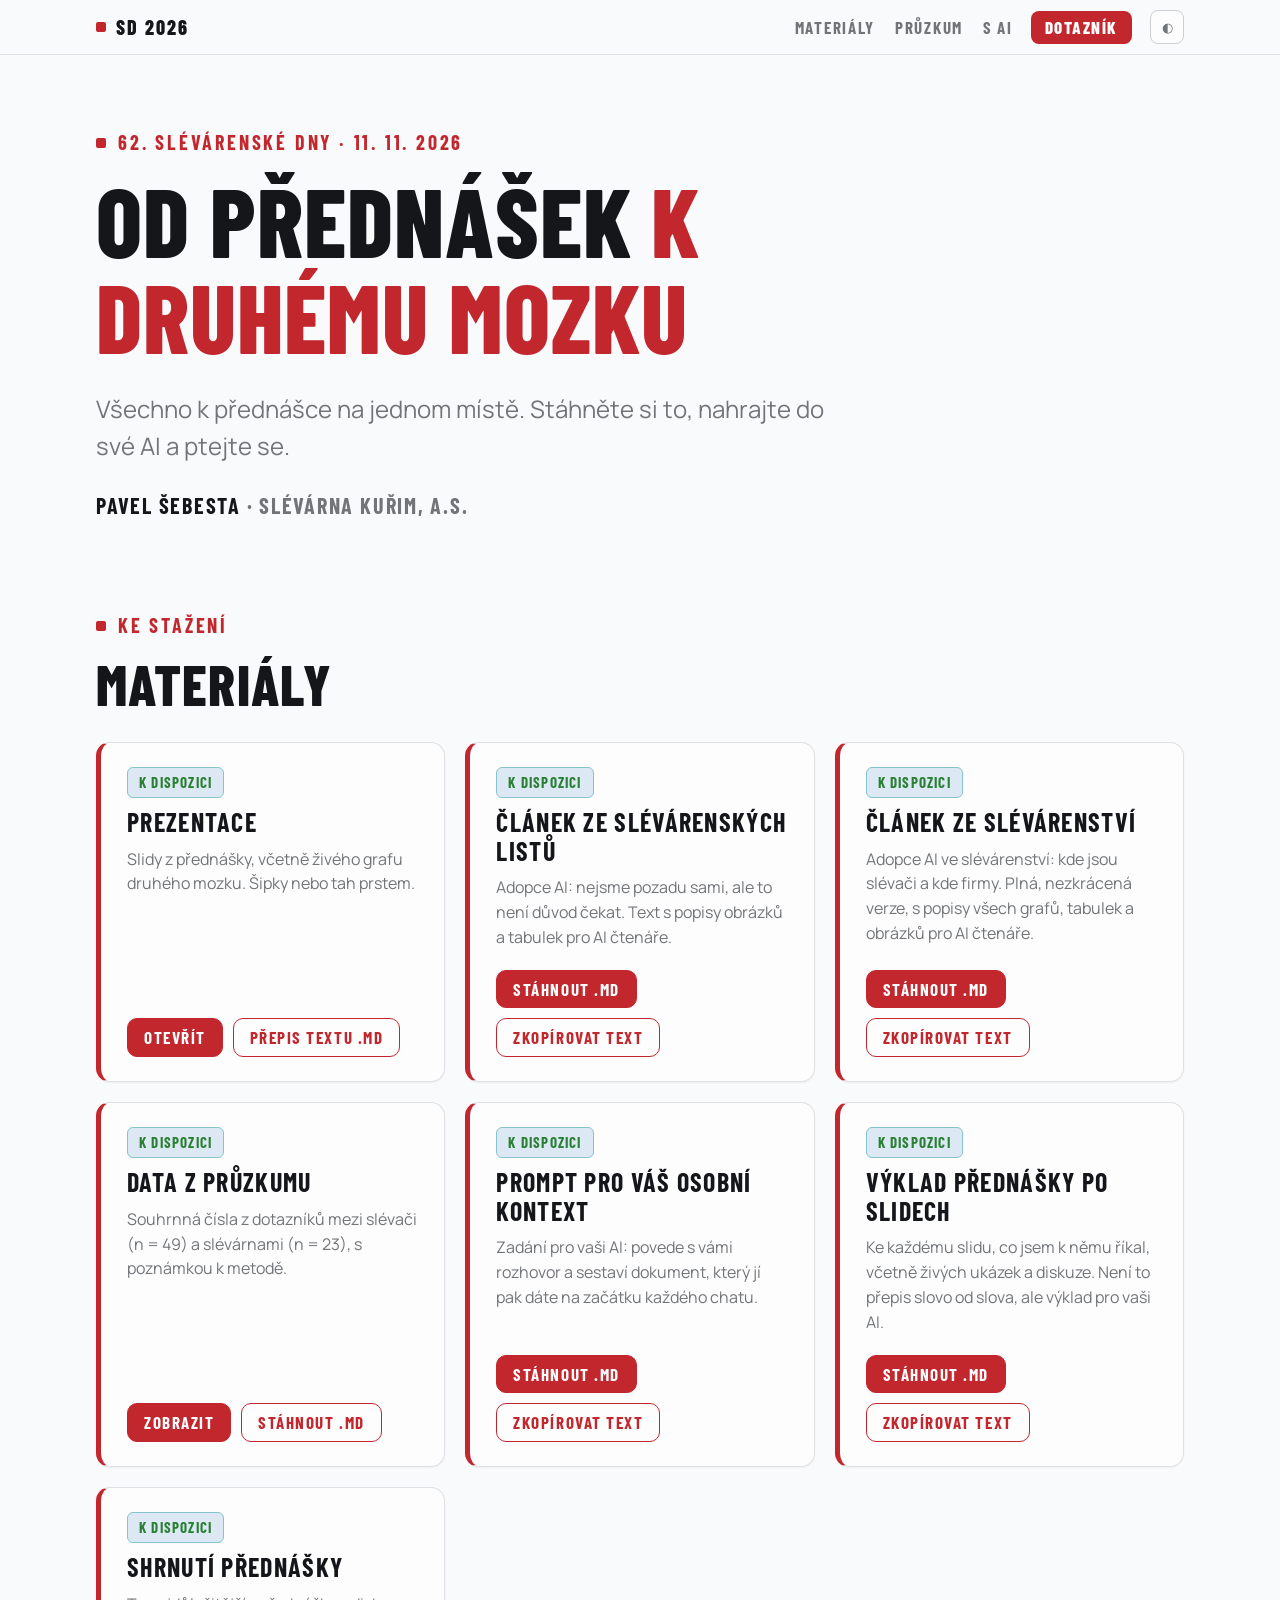
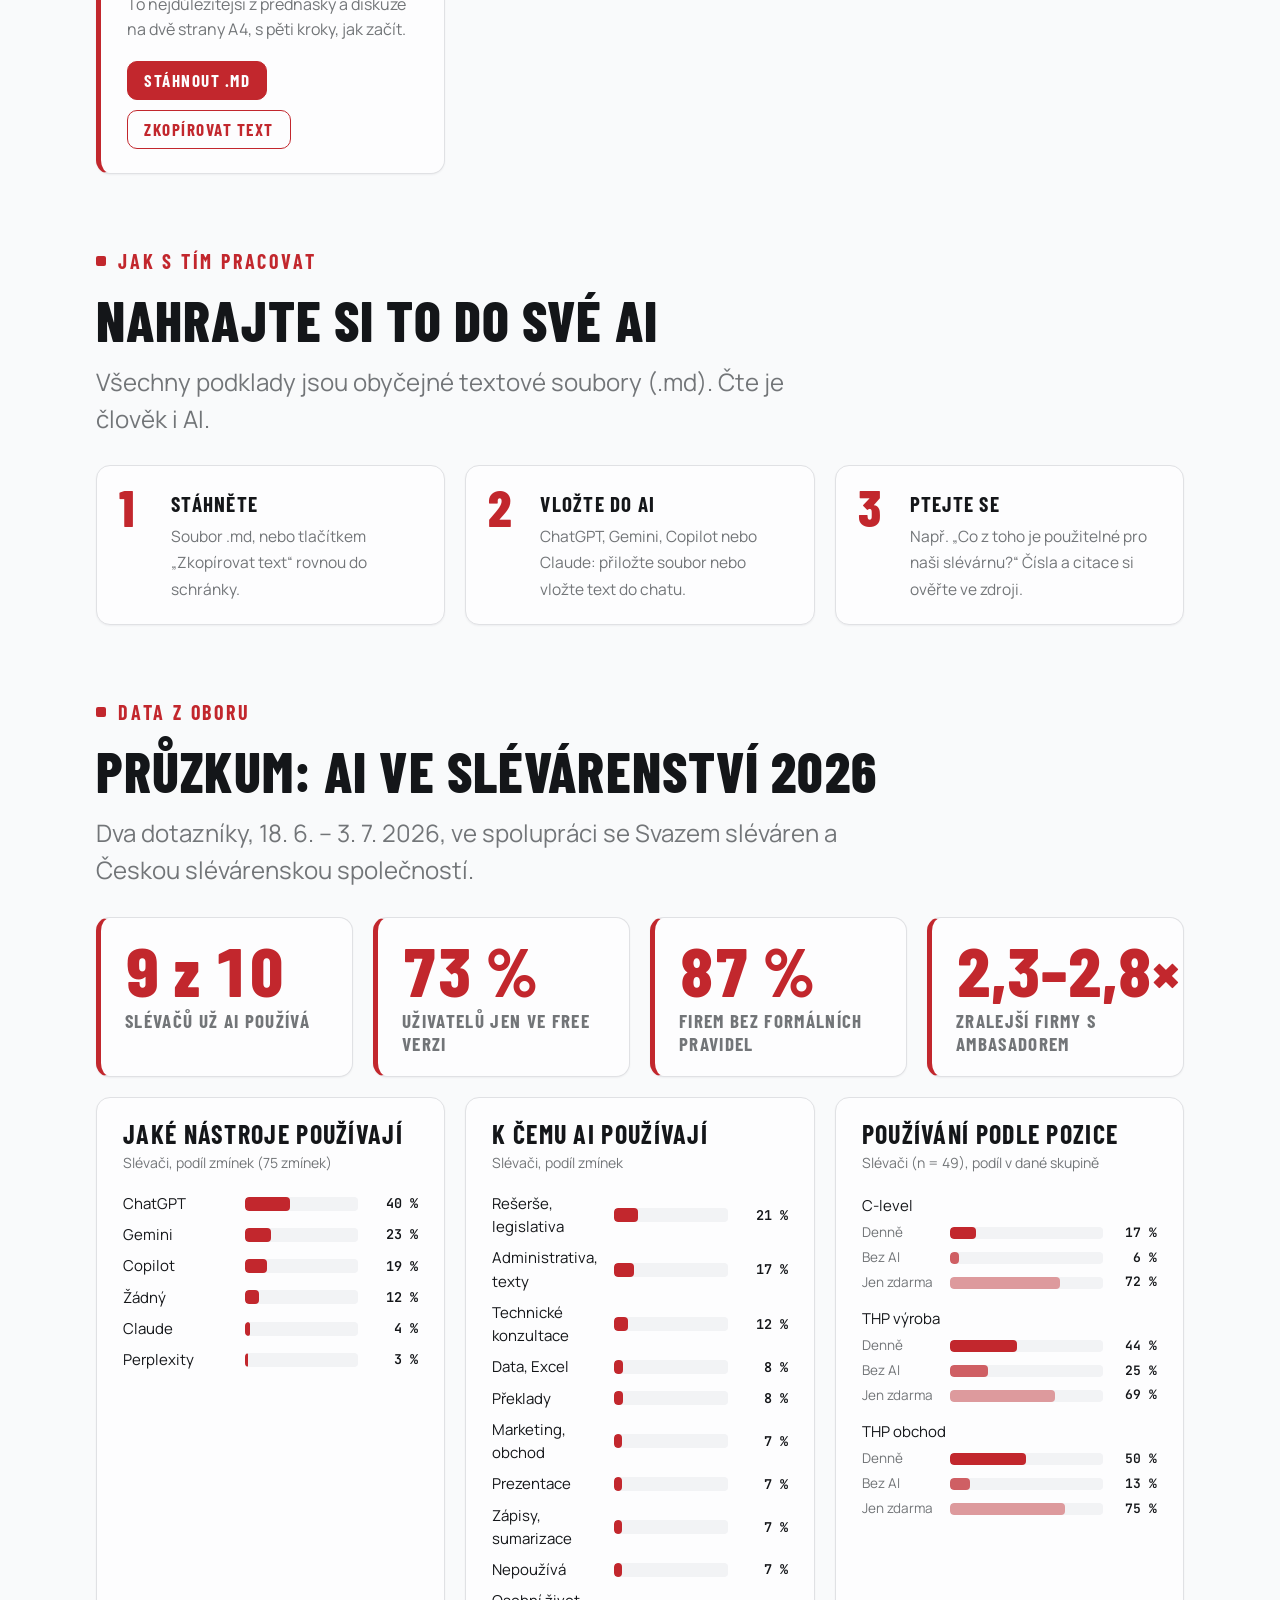
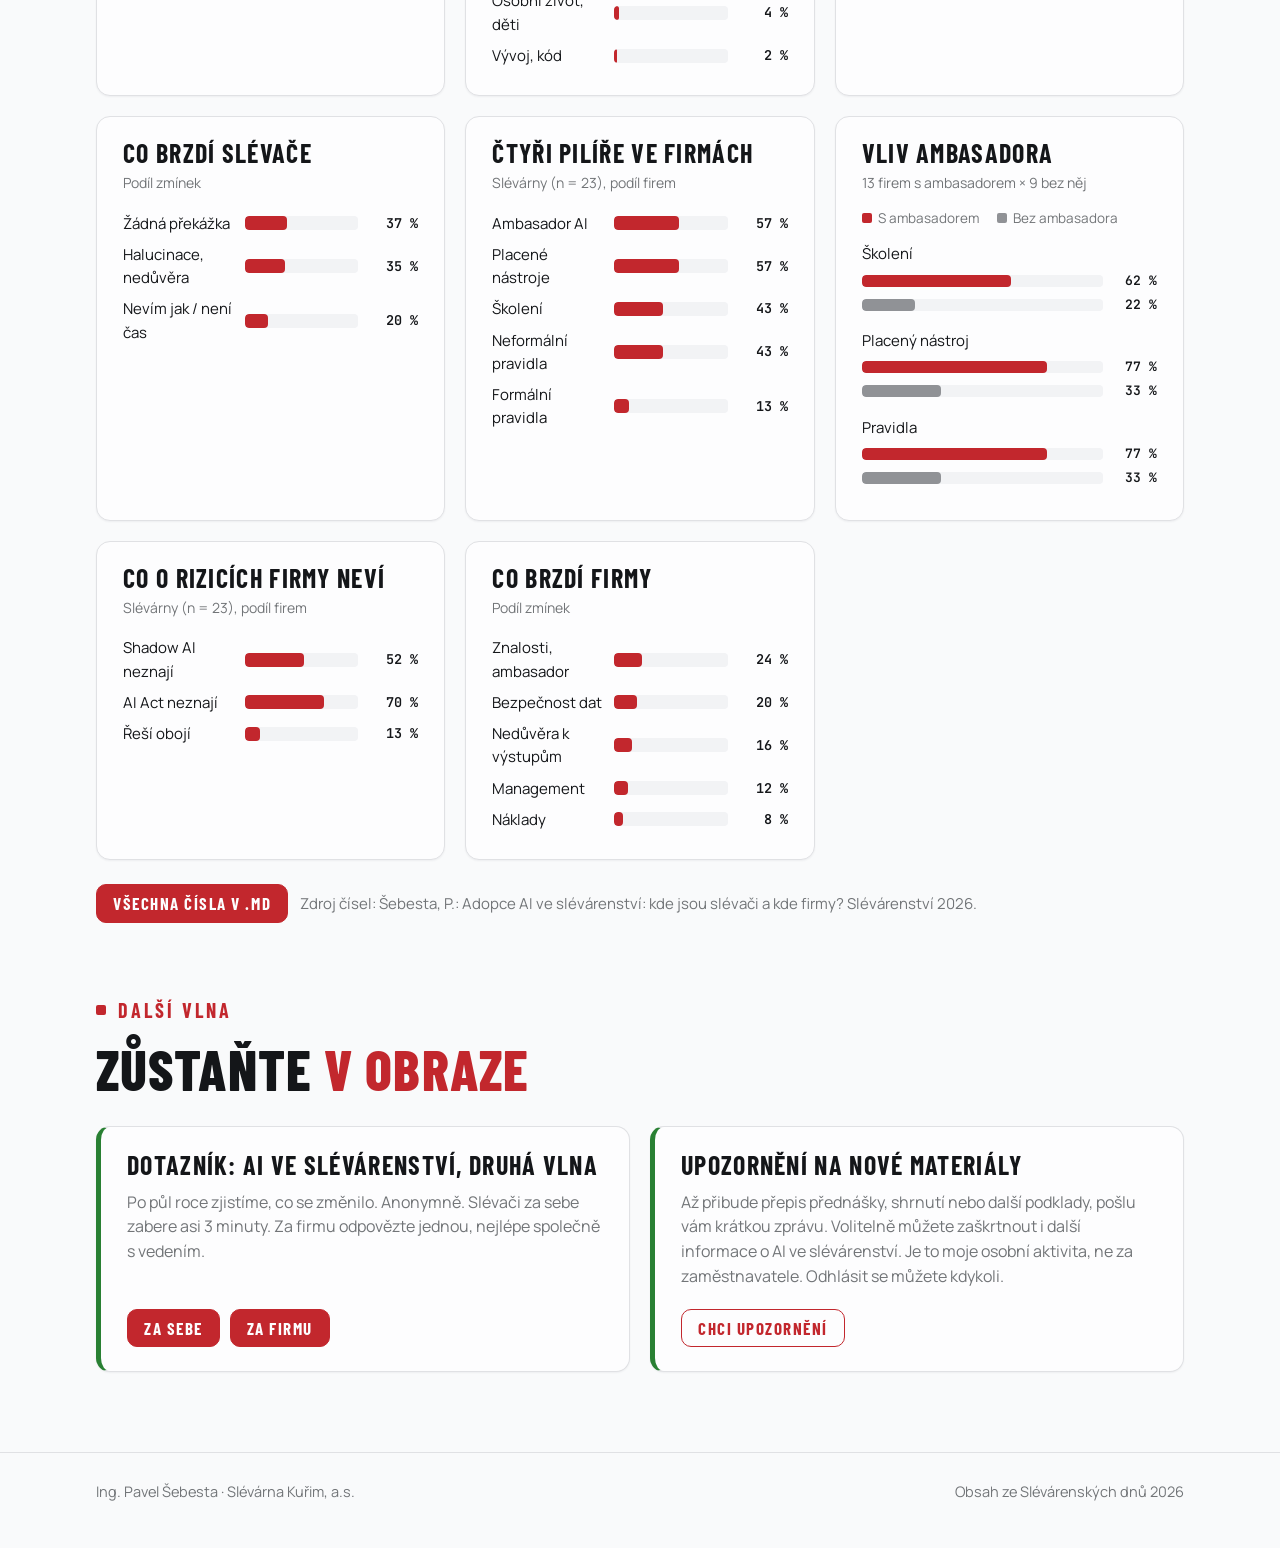
==== commit 7dc0fa54: "Web: výklad přednášky po slidech a shrnutí přednášky (.md), karty K dispozici Co-Authored-By: Claude" ====
--- a/index.html
+++ b/index.html
@@ -204,17 +204,23 @@
           <button class="btn ghost" data-copy="podklady/prompt-osobni-ai-kontext.md">Zkopírovat text</button>
         </div>
       </article>
-      <article class="card soon">
-        <span class="badge">Do pár dní po akci</span>
-        <h3>Přepis přednášky</h3>
-        <p>Celý výklad jako text. Nahrávku přepíšu a pošlu sem, ať ji můžete vložit do své AI.</p>
-        <div class="acts"><a class="btn" aria-disabled="true">Zatím není</a></div>
-      </article>
-      <article class="card soon">
-        <span class="badge">Po přepisu</span>
+      <article class="card">
+        <span class="badge ok">K dispozici</span>
+        <h3>Výklad přednášky po slidech</h3>
+        <p>Ke každému slidu, co jsem k němu říkal, včetně živých ukázek a diskuze. Není to přepis slovo od slova, ale výklad pro vaši AI.</p>
+        <div class="acts">
+          <a class="btn" href="podklady/prednaska-komentar-po-slidech.md" download>Stáhnout .md</a>
+          <button class="btn ghost" data-copy="podklady/prednaska-komentar-po-slidech.md">Zkopírovat text</button>
+        </div>
+      </article>
+      <article class="card">
+        <span class="badge ok">K dispozici</span>
         <h3>Shrnutí přednášky</h3>
-        <p>Krátké shrnutí hlavních myšlenek a doporučených kroků, vytvořené z přepisu.</p>
-        <div class="acts"><a class="btn" aria-disabled="true">Zatím není</a></div>
+        <p>To nejdůležitější z přednášky a diskuze na dvě strany A4, s pěti kroky, jak začít.</p>
+        <div class="acts">
+          <a class="btn" href="podklady/prednaska-shrnuti.md" download>Stáhnout .md</a>
+          <button class="btn ghost" data-copy="podklady/prednaska-shrnuti.md">Zkopírovat text</button>
+        </div>
       </article>
     </div>
   </section>
